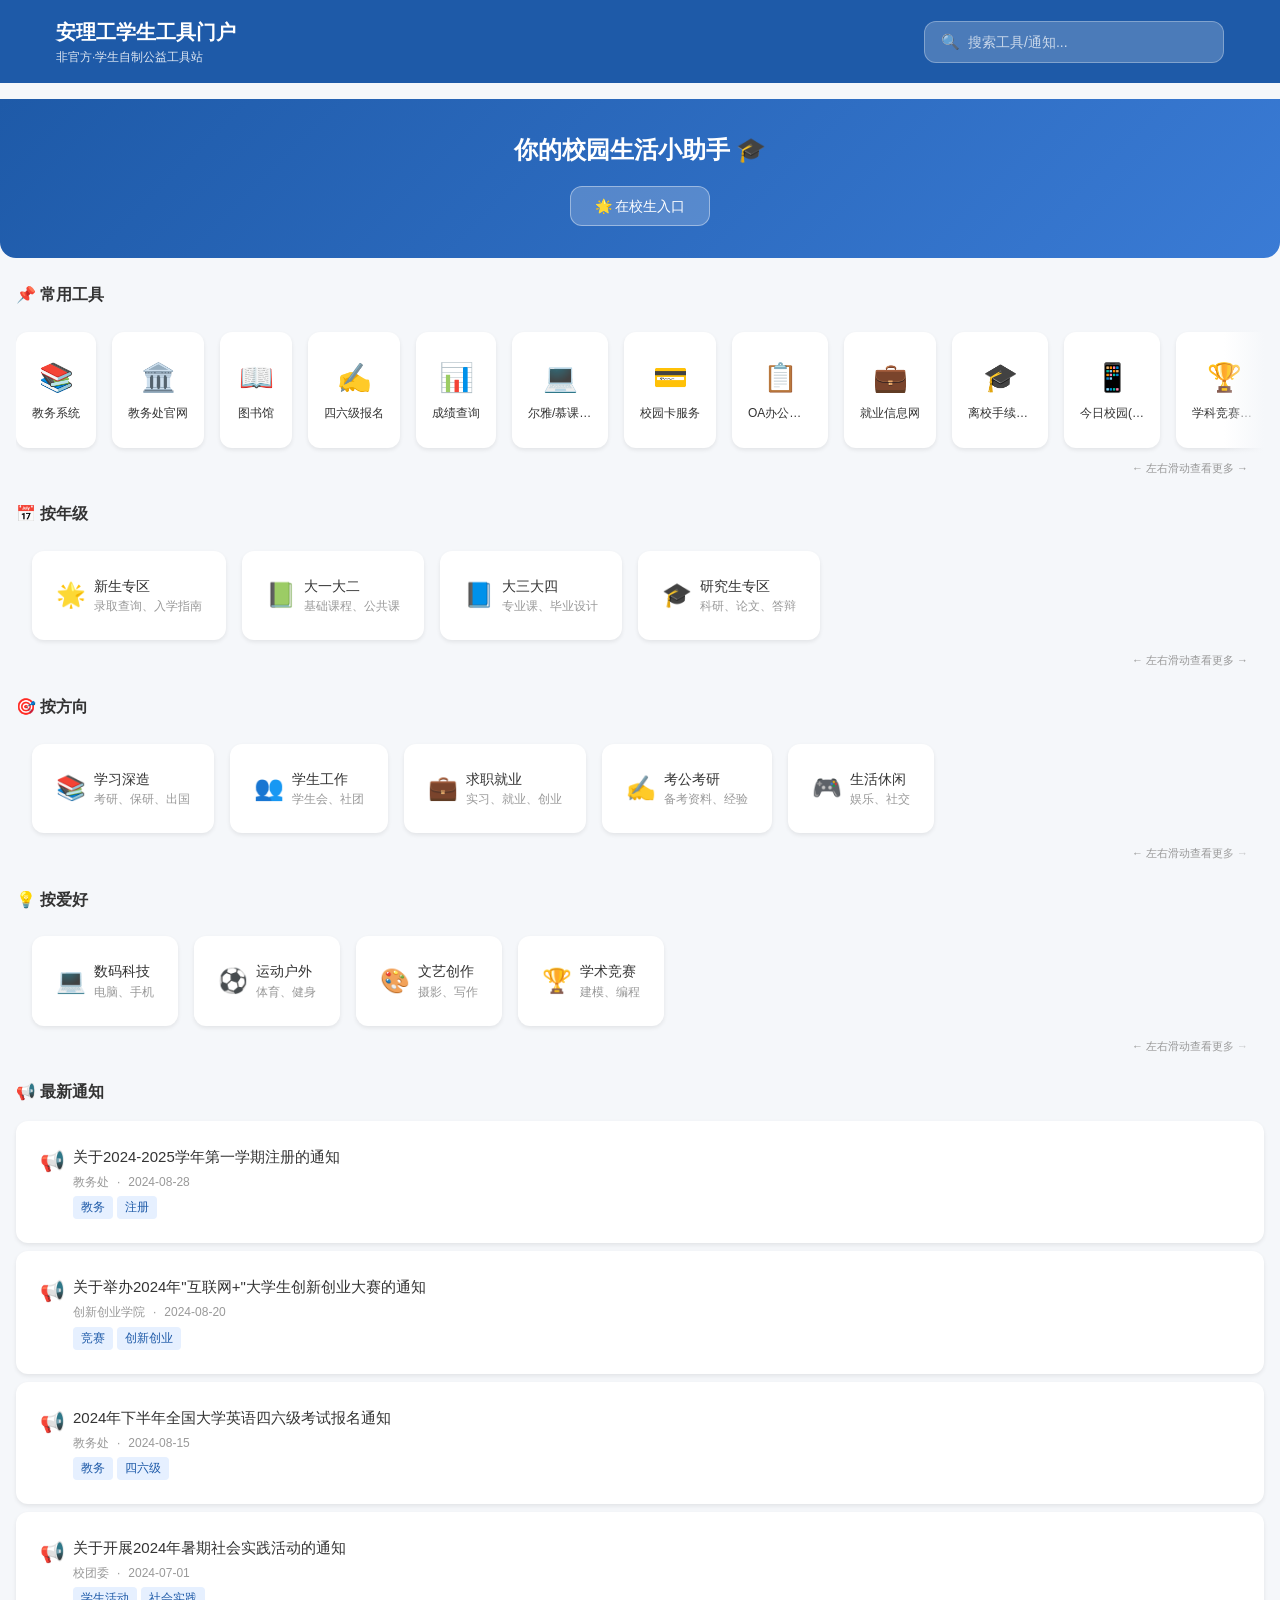
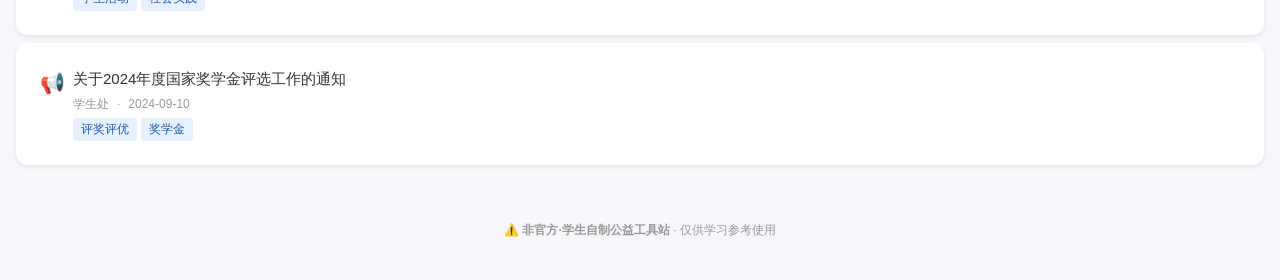
==== index.html @ b69cb555 "将文件移到仓库根目录" ====
<!DOCTYPE html>
<html lang="zh-CN">
<head>
    <!--
    ============================================
    安理工学生工具门户 - 主页面
    ============================================
    
    一个为安徽理工大学学生打造的实用工具导航网站
    - 纯HTML+CSS+JS，无框架依赖
    - 移动端优先响应式设计
    - 单页应用风格
    
    【修改指南】
    - 所有外部链接在 data.js 中管理
    - 样式在 style.css 中修改
    - 交互逻辑在 app.js 中修改
    -->
    <meta charset="UTF-8">
    <!-- 移动端适配：视口宽度=device-width，禁止用户缩放 -->
    <meta name="viewport" content="width=device-width, initial-scale=1.0, maximum-scale=1.0, user-scalable=no">
    <meta name="description" content="安理工学生工具门户 - 你的校园生活小助手，收录教务系统、图书馆、就业信息等实用工具">
    <meta name="theme-color" content="#1e5aa8">
    <title>安理工学生工具门户</title>
    
    <!-- 引入样式文件 -->
    <link rel="stylesheet" href="style.css">
</head>
<body>
    <!-- ============================================
         主容器
         ============================================ -->
    <div class="app-container">
        
        <!-- ============================================
             顶部导航栏
             ============================================ -->
        <header class="header">
            <div class="container header-content">
                <!-- 左侧：网站名称和免责声明 -->
                <div class="header-left">
                    <h1 class="header-title" id="headerTitle">安理工学生工具门户</h1>
                    <div class="header-disclaimer" id="headerDisclaimer">非官方·学生自制</div>
                </div>
                
                <!-- 右侧：全局搜索框 -->
                <div class="header-search">
                    <div class="search-box">
                        <span class="search-icon">🔍</span>
                        <input type="text" 
                               id="globalSearch" 
                               placeholder="搜索工具/通知..."
                               autocomplete="off">
                    </div>
                </div>
            </div>
        </header>

        <!-- ============================================
             页面1：首页
             ============================================ -->
        <main class="page active" id="homePage">
            
            <!-- Hero区域：标语和入口 -->
            <section class="hero">
                <h2 class="hero-slogan">你的校园生活小助手 🎓</h2>
                <div class="hero-entrance">
                    <a href="https://www.aust.edu.cn" 
                       target="_blank" 
                       rel="noopener noreferrer"
                       class="hero-btn">
                        🌟 在校生入口
                    </a>
                </div>
            </section>
            
            <!-- 快捷工具入口区 -->
            <section class="section">
                <h3 class="section-title">📌 常用工具</h3>
                <div class="quick-tools-wrapper">
                    <div class="quick-tools" id="quickTools">
                        <!-- 由JS动态渲染 -->
                        <div class="empty-state">
                            <span class="icon">⏳</span>
                            <p>加载中...</p>
                        </div>
                    </div>
                </div>
                <div class="scroll-hint">← 左右滑动查看更多 →</div>
            </section>
            
            <!-- 分类导航区：按年级 -->
            <section class="section">
                <h3 class="section-title">📅 按年级</h3>
                <div class="category-scroll-wrapper">
                    <div class="category-grid">
                    <div class="category-card">
                        <span class="icon">🌟</span>
                        <div class="info">
                            <div class="name">新生专区</div>
                            <div class="desc">录取查询、入学指南</div>
                        </div>
                    </div>
                    <div class="category-card">
                        <span class="icon">📗</span>
                        <div class="info">
                            <div class="name">大一大二</div>
                            <div class="desc">基础课程、公共课</div>
                        </div>
                    </div>
                    <div class="category-card">
                        <span class="icon">📘</span>
                        <div class="info">
                            <div class="name">大三大四</div>
                            <div class="desc">专业课、毕业设计</div>
                        </div>
                    </div>
                    <div class="category-card">
                        <span class="icon">🎓</span>
                        <div class="info">
                            <div class="name">研究生专区</div>
                            <div class="desc">科研、论文、答辩</div>
                        </div>
                    </div>
                    </div>
                </div>
                <div class="scroll-hint">← 左右滑动查看更多 →</div>
            </section>
            
            <!-- 分类导航区：按方向 -->
            <section class="section">
                <h3 class="section-title">🎯 按方向</h3>
                <div class="category-scroll-wrapper">
                    <div class="category-grid">
                    <div class="category-card">
                        <span class="icon">📚</span>
                        <div class="info">
                            <div class="name">学习深造</div>
                            <div class="desc">考研、保研、出国</div>
                        </div>
                    </div>
                    <div class="category-card">
                        <span class="icon">👥</span>
                        <div class="info">
                            <div class="name">学生工作</div>
                            <div class="desc">学生会、社团</div>
                        </div>
                    </div>
                    <div class="category-card">
                        <span class="icon">💼</span>
                        <div class="info">
                            <div class="name">求职就业</div>
                            <div class="desc">实习、就业、创业</div>
                        </div>
                    </div>
                    <div class="category-card">
                        <span class="icon">✍️</span>
                        <div class="info">
                            <div class="name">考公考研</div>
                            <div class="desc">备考资料、经验</div>
                        </div>
                    </div>
                    <div class="category-card">
                        <span class="icon">🎮</span>
                        <div class="info">
                            <div class="name">生活休闲</div>
                            <div class="desc">娱乐、社交</div>
                        </div>
                    </div>
                </div>
                <div class="scroll-hint">← 左右滑动查看更多 →</div>
            </section>
            
            <!-- 分类导航区：按爱好 -->
            <section class="section">
                <h3 class="section-title">💡 按爱好</h3>
                <div class="category-scroll-wrapper">
                    <div class="category-grid">
                    <div class="category-card">
                        <span class="icon">💻</span>
                        <div class="info">
                            <div class="name">数码科技</div>
                            <div class="desc">电脑、手机</div>
                        </div>
                    </div>
                    <div class="category-card">
                        <span class="icon">⚽</span>
                        <div class="info">
                            <div class="name">运动户外</div>
                            <div class="desc">体育、健身</div>
                        </div>
                    </div>
                    <div class="category-card">
                        <span class="icon">🎨</span>
                        <div class="info">
                            <div class="name">文艺创作</div>
                            <div class="desc">摄影、写作</div>
                        </div>
                    </div>
                    <div class="category-card">
                        <span class="icon">🏆</span>
                        <div class="info">
                            <div class="name">学术竞赛</div>
                            <div class="desc">建模、编程</div>
                        </div>
                    </div>
                </div>
                <div class="scroll-hint">← 左右滑动查看更多 →</div>
            </section>
            
            <!-- 通知公告区 -->
            <section class="section">
                <h3 class="section-title">📢 最新通知</h3>
                <div class="notice-list" id="homeNotices">
                    <!-- 由JS动态渲染 -->
                </div>
            </section>
            
        </main>

        <!-- ============================================
             页面2：工具集合页
             ============================================ -->
        <main class="page" id="toolsPage">
            
            <!-- 工具页Tab切换 -->
            <div class="tools-section">
                <div class="tabs">
                    <button class="tab-item tools-tab-item active" data-tab="official">
                        🏫 安理工专属工具
                    </button>
                    <button class="tab-item tools-tab-item" data-tab="general">
                        🛠️ 通用实用工具
                    </button>
                </div>
            </div>
            
            <!-- 官方工具区域 -->
            <div class="tools-section" id="officialTools">
                <!-- 由JS动态渲染 -->
            </div>
            
            <!-- 通用工具区域 -->
            <div class="tools-section" id="generalTools" style="display: none;">
                <!-- 由JS动态渲染 -->
            </div>
            
        </main>

        <!-- ============================================
             页面3：通知订阅页
             ============================================ -->
        <main class="page" id="noticePage">
            
            <!-- 通知筛选标签 -->
            <div class="notice-filter">
                <div class="tabs" id="noticeFilters">
                    <!-- 由JS动态渲染 -->
                </div>
            </div>
            
            <!-- 订阅提示卡片（MVP阶段仅展示UI） -->
            <div class="notice-subscribe">
                <h3>🔔 通知订阅提醒</h3>
                <p>订阅你关心的通知类型，第一时间获取更新（功能开发中）</p>
                <button class="btn" disabled>订阅设置（即将上线）</button>
            </div>
            
            <!-- 完整通知列表 -->
            <div class="notice-full-list" id="allNotices">
                <!-- 由JS动态渲染 -->
            </div>
            
        </main>

        <!-- ============================================
             页面4：关于页
             ============================================ -->
        <main class="page" id="aboutPage">
            
            <div class="about-section">
                
                <!-- 项目介绍卡片 -->
                <div class="about-intro">
                    <div class="logo">🛠️</div>
                    <h2>安理工学生工具门户</h2>
                    <p>一个由学生发起、为学生服务的工具导航网站</p>
                </div>
                
                <!-- 项目介绍 -->
                <div class="about-card">
                    <h3>📖 关于项目</h3>
                    <p>
                        安理工学生工具门户是一个非官方的公益项目，旨在整合校内外的实用资源，
                        为同学们的学习和生活提供便利。我们收录了教务系统、图书馆、就业信息等常用入口，
                        以及各类学习工具、AI工具和生活服务。
                    </p>
                    <p style="margin-top: 12px;">
                        💡 特色功能：<br>
                        • 常用工具快捷入口，一键直达<br>
                        • 通知公告聚合，不错过重要信息<br>
                        • 移动端优先，随时随地可用<br>
                        • 持续更新，欢迎反馈
                    </p>
                </div>
                
                <!-- 免责声明 -->
                <div class="about-card">
                    <h3>⚠️ 免责声明</h3>
                    <div class="disclaimer-box">
                        <h4>重要提示</h4>
                        <p>
                            1. 本网站为学生自发创建的公益项目，<strong>非学校官方平台</strong>。<br><br>
                            2. 所有工具链接均来自公开渠道，我们不对链接内容的准确性、完整性负责。<br><br>
                            3. 如需办理重要业务（成绩查询、选课、缴费等），请<strong>务必前往学校官方平台</strong>操作。<br><br>
                            4. 因使用本网站造成的任何损失，我们不承担任何责任。<br><br>
                            5. 如发现链接失效或内容错误，欢迎联系我们反馈。
                        </p>
                    </div>
                </div>
                
                <!-- 联系方式 -->
                <div class="about-card">
                    <h3>📬 联系我们</h3>
                    <p>有问题或建议？欢迎通过以下方式反馈：</p>
                    <ul style="margin-top: 12px;">
                        <li>📧 反馈邮箱：aust_tools@outlook.com（预计2024年10月启用）</li>
                        <li>💬 微信群：新生群内公告（待更新）</li>
                        <li>📝 问卷反馈：<a href="#" target="_blank">在线反馈表单</a></li>
                    </ul>
                    
                    <!-- 反馈表单（MVP阶段仅UI） -->
                    <form class="feedback-form" id="feedbackForm">
                        <h4 style="font-size: 14px; margin: 16px 0 12px;">📝 意见反馈</h4>
                        <input type="text" 
                               id="feedbackName" 
                               placeholder="你的昵称（选填）">
                        <input type="text" 
                               id="feedbackContact" 
                               placeholder="联系方式（选填）">
                        <textarea id="feedbackContent" 
                                  placeholder="请输入你的建议或问题..." 
                                  required></textarea>
                        <button type="submit" class="btn btn-primary" style="width: 100%;">
                            提交反馈
                        </button>
                    </form>
                </div>
                
                <!-- 技术说明 -->
                <div class="about-card">
                    <h3>🔧 技术说明</h3>
                    <p>
                        本网站采用纯前端技术栈构建：
                    </p>
                    <ul style="margin-top: 12px;">
                        <li>🌐 HTML5 + CSS3 + JavaScript（原生）</li>
                        <li>📱 移动端优先响应式设计</li>
                        <li>⚡ 无需后端，纯静态托管</li>
                        <li>🔒 不收集用户隐私数据</li>
                    </ul>
                    <p style="margin-top: 12px; color: #999; font-size: 12px;">
                        适合新手学习参考，欢迎fork和star！
                    </p>
                </div>
                
                <!-- 版本信息 -->
                <div class="version-info" id="versionInfo">
                    v1.0.0 · 最后更新: 2024-09-15
                </div>
                
            </div>
            
        </main>

        <!-- ============================================
             底部Tab导航栏
             ============================================ -->
        <nav class="tab-bar">
            <button class="tab-bar-item active" data-page="home">
                <span class="icon">🏠</span>
                <span>首页</span>
            </button>
            <button class="tab-bar-item" data-page="tools">
                <span class="icon">🛠️</span>
                <span>工具</span>
            </button>
            <button class="tab-bar-item" data-page="notice">
                <span class="icon">📢</span>
                <span>通知</span>
            </button>
            <button class="tab-bar-item" data-page="about">
                <span class="icon">ℹ️</span>
                <span>关于</span>
            </button>
        </nav>
        
        <!-- ============================================
             底部免责声明
             ============================================ -->
        <footer class="disclaimer-bar">
            ⚠️ <strong>非官方·学生自制公益工具站</strong> · 仅供学习参考使用
        </footer>
        
    </div>

    <!-- ============================================
         引入数据文件（必须在app.js之前）
         ============================================ -->
    <script src="data.js"></script>
    
    <!-- ============================================
         引入交互逻辑文件
         ============================================ -->
    <script src="app.js"></script>
    
</body>
</html>
---- style.css ----
/**
 * ============================================
 * 样式文件 - 安理工学生工具门户
 * ============================================
 * 
 * 文件结构：
 * 1. CSS变量定义 - 主题颜色、字体等
 * 2. 基础重置样式
 * 3. 通用组件样式
 * 4. 各页面区域样式
 * 5. 响应式媒体查询
 * 
 * 【修改指南】
 * - 主题颜色在 :root 中修改
 * - 组件样式搜索对应注释区域
 */

/* ============================================
   1. CSS变量定义 - 主题配置
   ============================================ */

:root {
    /* ---- 主色调（安理蓝+白色为主）---- */
    --primary-color: #1e5aa8;        /* 安理工蓝 - 主色 */
    --primary-light: #3a7bd5;       /* 浅蓝色 - 悬停状态 */
    --primary-dark: #15417a;        /* 深蓝色 - 按下状态 */
    
    /* ---- 功能色 ---- */
    --success-color: #52c41a;       /* 成功绿 */
    --warning-color: #faad14;       /* 警告黄 */
    --danger-color: #ff4d4f;        /* 危险红 */
    --info-color: #1890ff;          /* 信息蓝 */
    
    /* ---- 中性色 ---- */
    --bg-color: #f5f7fa;            /* 页面背景 */
    --card-bg: #ffffff;             /* 卡片背景 */
    --text-primary: #333333;        /* 主要文字 */
    --text-secondary: #666666;     /* 次要文字 */
    --text-muted: #999999;          /* 辅助文字 */
    --border-color: #e8e8e8;        /* 边框色 */
    
    /* ---- 间距系统 ---- */
    --spacing-xs: 4px;
    --spacing-sm: 8px;
    --spacing-md: 16px;
    --spacing-lg: 24px;
    --spacing-xl: 32px;
    
    /* ---- 圆角 ---- */
    --radius-sm: 4px;
    --radius-md: 8px;
    --radius-lg: 12px;
    --radius-xl: 16px;
    
    /* ---- 阴影 ---- */
    --shadow-sm: 0 2px 4px rgba(0,0,0,0.08);
    --shadow-md: 0 4px 12px rgba(0,0,0,0.1);
    --shadow-lg: 0 8px 24px rgba(0,0,0,0.12);
    
    /* ---- 页面最大宽度 ---- */
    --max-width: 1200px;
    
    /* ---- 底部导航高度（移动端） ---- */
    --tab-bar-height: 56px;
}

/* ============================================
   2. 基础重置样式
   ============================================ */

* {
    /* 盒模型计算方式：border-box更直观 */
    box-sizing: border-box;
    margin: 0;
    padding: 0;
}

html {
    /* 移动端：禁止文字缩放 */
    -webkit-text-size-adjust: 100%;
    text-size-adjust: 100%;
}

body {
    font-family: 
        /* 系统默认字体栈，优先使用无衬线字体 */
        -apple-system, 
        BlinkMacSystemFont, 
        'Segoe UI', 
        'PingFang SC', 
        'Hiragino Sans GB', 
        'Microsoft YaHei', 
        'Helvetica Neue', 
        Helvetica, 
        Arial, 
        sans-serif;
    font-size: 14px;              /* 基础字号 */
    line-height: 1.6;            /* 行高 */
    color: var(--text-primary);
    background-color: var(--bg-color);
    min-height: 100vh;           /* 最小高度100%视口 */
    overflow-x: hidden;          /* 禁止横向滚动 */
}

a {
    /* 链接默认样式 */
    color: var(--primary-color);
    text-decoration: none;
    transition: color 0.2s;
}

a:hover {
    /* 链接悬停 */
    color: var(--primary-light);
}

a:active {
    color: var(--primary-dark);
}

ul, ol {
    list-style: none;            /* 去掉列表默认样式 */
}

img {
    max-width: 100%;             /* 图片最大宽度不超过容器 */
    height: auto;                /* 高度自适应 */
    display: block;
}

button {
    /* 按钮重置 */
    border: none;
    background: none;
    cursor: pointer;
    font-family: inherit;
    font-size: inherit;
}

input, textarea {
    font-family: inherit;
    font-size: inherit;
}

/* ============================================
   3. 通用组件样式
   ============================================ */

/* ---- 容器 ---- */
.container {
    width: 100%;
    max-width: var(--max-width);
    margin: 0 auto;
    padding: 0 var(--spacing-md);
}

/* ---- 卡片组件 ---- */
.card {
    background: var(--card-bg);
    border-radius: var(--radius-lg);
    box-shadow: var(--shadow-sm);
    padding: var(--spacing-md);
    transition: box-shadow 0.2s, transform 0.2s;
}

.card:hover {
    box-shadow: var(--shadow-md);
    transform: translateY(-2px);  /* 悬停时轻微上浮 */
}

/* ---- 按钮组件 ---- */
.btn {
    display: inline-flex;
    align-items: center;
    justify-content: center;
    gap: var(--spacing-xs);
    padding: var(--spacing-sm) var(--spacing-md);
    border-radius: var(--radius-md);
    font-size: 14px;
    font-weight: 500;
    transition: all 0.2s;
    cursor: pointer;
}

.btn-primary {
    background: var(--primary-color);
    color: #fff;
}

.btn-primary:hover {
    background: var(--primary-light);
}

.btn-primary:active {
    background: var(--primary-dark);
}

.btn-outline {
    border: 1px solid var(--primary-color);
    color: var(--primary-color);
    background: transparent;
}

.btn-outline:hover {
    background: var(--primary-color);
    color: #fff;
}

/* ---- 标签组件 ---- */
.tag {
    display: inline-block;
    padding: 2px 8px;
    border-radius: var(--radius-sm);
    font-size: 12px;
    background: #e6f0ff;
    color: var(--primary-color);
}

.tag-warning {
    background: #fff7e6;
    color: #fa8c16;
}

.tag-success {
    background: #f6ffed;
    color: #52c41a;
}

.tag-info {
    background: #e6f7ff;
    color: #1890ff;
}

/* ---- 搜索框 ---- */
.search-box {
    display: flex;
    align-items: center;
    background: var(--card-bg);
    border: 1px solid var(--border-color);
    border-radius: var(--radius-lg);
    padding: var(--spacing-sm) var(--spacing-md);
    gap: var(--spacing-sm);
}

.search-box input {
    flex: 1;
    border: none;
    outline: none;
    background: transparent;
    font-size: 14px;
}

.search-box input::placeholder {
    color: var(--text-muted);
}

.search-box .search-icon {
    color: var(--text-muted);
}

/* ---- Tab栏组件 ---- */
.tabs {
    display: flex;
    gap: var(--spacing-sm);
    padding: var(--spacing-sm);
    background: var(--bg-color);
    border-radius: var(--radius-lg);
    overflow-x: auto;            /* 横向滚动 */
    -webkit-overflow-scrolling: touch;
}

.tabs::-webkit-scrollbar {
    display: none;               /* 隐藏滚动条 */
}

.tab-item {
    flex-shrink: 0;              /* 禁止压缩 */
    padding: var(--spacing-sm) var(--spacing-md);
    border-radius: var(--radius-md);
    font-size: 14px;
    color: var(--text-secondary);
    background: transparent;
    transition: all 0.2s;
    white-space: nowrap;         /* 不换行 */
}

.tab-item.active {
    background: var(--primary-color);
    color: #fff;
    font-weight: 500;
}

/* ============================================
   4. 页面布局结构
   ============================================ */

/* ---- 主容器 ---- */
.app-container {
    padding-bottom: calc(var(--tab-bar-height) + var(--spacing-md));
    min-height: 100vh;
}

/* ---- 顶部导航栏 ---- */
.header {
    position: sticky;
    top: 0;
    z-index: 100;
    background: var(--primary-color);
    color: #fff;
    padding: var(--spacing-md);
}

.header-content {
    display: flex;
    align-items: center;
    justify-content: space-between;
    gap: var(--spacing-md);
}

.header-title {
    font-size: 18px;
    font-weight: 600;
    white-space: nowrap;
}

.header-disclaimer {
    font-size: 11px;
    opacity: 0.85;
    white-space: nowrap;
}

.header-search {
    flex: 1;
    max-width: 300px;
}

.header-search .search-box {
    background: rgba(255,255,255,0.2);
    border-color: rgba(255,255,255,0.3);
}

.header-search input {
    color: #fff;
}

.header-search input::placeholder {
    color: rgba(255,255,255,0.7);
}

.header-search .search-icon {
    color: rgba(255,255,255,0.7);
}

/* ---- 页面内容区域 ---- */
.page {
    display: none;               /* 默认隐藏 */
    padding: var(--spacing-md) 0;
}

.page.active {
    display: block;             /* 当前页面显示 */
}

/* ---- 底部Tab导航栏 ---- */
.tab-bar {
    position: fixed;
    bottom: 0;
    left: 0;
    right: 0;
    height: var(--tab-bar-height);
    background: var(--card-bg);
    box-shadow: 0 -2px 10px rgba(0,0,0,0.1);
    display: flex;
    justify-content: space-around;
    align-items: center;
    z-index: 100;
}

.tab-bar-item {
    display: flex;
    flex-direction: column;
    align-items: center;
    gap: 2px;
    padding: var(--spacing-xs);
    color: var(--text-muted);
    font-size: 11px;
    transition: color 0.2s;
}

.tab-bar-item .icon {
    font-size: 20px;
}

.tab-bar-item.active {
    color: var(--primary-color);
}

.tab-bar-item.active .icon {
    transform: scale(1.1);
}

/* ---- 底部免责声明（固定在页面最底部） ---- */
.disclaimer-bar {
    text-align: center;
    padding: var(--spacing-md);
    font-size: 12px;
    color: var(--text-muted);
    background: var(--bg-color);
}

/* ============================================
   5. 首页样式
   ============================================ */

/* ---- Hero区域 ---- */
.hero {
    background: linear-gradient(135deg, var(--primary-color) 0%, var(--primary-light) 100%);
    color: #fff;
    padding: var(--spacing-xl) var(--spacing-md);
    text-align: center;
    border-radius: 0 0 var(--radius-xl) var(--radius-xl);
    margin-bottom: var(--spacing-lg);
}

.hero-slogan {
    font-size: 20px;
    font-weight: 600;
    margin-bottom: var(--spacing-md);
}

.hero-entrance {
    display: flex;
    justify-content: center;
    gap: var(--spacing-md);
    flex-wrap: wrap;
}

.hero-btn {
    display: inline-flex;
    align-items: center;
    gap: var(--spacing-xs);
    padding: var(--spacing-sm) var(--spacing-lg);
    background: rgba(255,255,255,0.2);
    border: 1px solid rgba(255,255,255,0.4);
    border-radius: var(--radius-lg);
    color: #fff;
    font-size: 14px;
    transition: all 0.2s;
}

.hero-btn:hover {
    background: rgba(255,255,255,0.3);
}

/* ---- 分类导航区 ---- */
.section {
    padding: 0 var(--spacing-md);
    margin-bottom: var(--spacing-lg);
}

.section-title {
    font-size: 16px;
    font-weight: 600;
    margin-bottom: var(--spacing-md);
    display: flex;
    align-items: center;
    gap: var(--spacing-sm);
}

.category-grid {
    display: flex;
    overflow-x: auto;
    gap: var(--spacing-md);
    padding: var(--spacing-sm) var(--spacing-md);
    scroll-snap-type: x mandatory;
    -webkit-overflow-scrolling: touch;
    /* 隐藏滚动条但保留滑动功能 */
    scrollbar-width: none;          /* Firefox */
    -ms-overflow-style: none;       /* IE */
}

/* Chrome/Safari 隐藏滚动条 */
.category-grid::-webkit-scrollbar {
    display: none;
}

.category-card {
    display: flex;
    align-items: center;
    gap: var(--spacing-sm);
    min-width: 140px;
    flex-shrink: 0;
    padding: var(--spacing-md);
    background: var(--card-bg);
    border-radius: var(--radius-lg);
    box-shadow: var(--shadow-sm);
    transition: all 0.2s;
    scroll-snap-align: start;
    text-decoration: none;
}

.category-card:hover {
    box-shadow: var(--shadow-md);
    transform: translateY(-2px);
}

.category-card .icon {
    font-size: 24px;
    flex-shrink: 0;
}

.category-card .info {
    flex: 1;
    min-width: 0;
}

.category-card .name {
    font-size: 14px;
    font-weight: 500;
    color: var(--text-primary);
}

.category-card .desc {
    font-size: 12px;
    color: var(--text-muted);
    white-space: nowrap;
    overflow: hidden;
    text-overflow: ellipsis;
}

/* ---- 通知公告区 ---- */

/* 滑动区域容器 - 带右侧渐变提示 */
.section {
    position: relative;
}

/* 滑动提示渐变遮罩 */
.quick-tools-wrapper,
.category-scroll-wrapper {
    position: relative;
}

.quick-tools-wrapper::after,
.category-scroll-wrapper::after {
    content: '';
    position: absolute;
    right: 0;
    top: 0;
    bottom: 0;
    width: 40px;
    background: linear-gradient(to right, transparent, var(--bg-color));
    pointer-events: none;
    z-index: 1;
}

/* 滑动提示文字 */
.scroll-hint {
    font-size: 11px;
    color: var(--text-muted);
    text-align: right;
    padding: 0 var(--spacing-md);
    margin-top: 4px;
}
.notice-list {
    display: flex;
    flex-direction: column;
    gap: var(--spacing-sm);
}

.notice-card {
    display: flex;
    gap: var(--spacing-sm);
    padding: var(--spacing-md);
    background: var(--card-bg);
    border-radius: var(--radius-lg);
    box-shadow: var(--shadow-sm);
}

.notice-card .notice-icon {
    font-size: 20px;
    flex-shrink: 0;
}

.notice-card .notice-content {
    flex: 1;
    min-width: 0;
}

.notice-card .notice-title {
    font-size: 14px;
    font-weight: 500;
    color: var(--text-primary);
    margin-bottom: var(--spacing-xs);
    /* 单行显示，超出省略 */
    white-space: nowrap;
    overflow: hidden;
    text-overflow: ellipsis;
}

.notice-card .notice-meta {
    display: flex;
    align-items: center;
    gap: var(--spacing-sm);
    font-size: 12px;
    color: var(--text-muted);
}

.notice-card .notice-tags {
    display: flex;
    gap: var(--spacing-xs);
    margin-top: var(--spacing-xs);
}

/* ---- 快捷工具入口 ---- */
.quick-tools {
    display: flex;
    overflow-x: auto;
    gap: var(--spacing-md);
    padding: var(--spacing-sm) var(--spacing-md);
    scroll-snap-type: x mandatory;
    -webkit-overflow-scrolling: touch;
    /* 隐藏滚动条但保留滑动功能 */
    scrollbar-width: none;          /* Firefox */
    -ms-overflow-style: none;       /* IE */
}

/* Chrome/Safari 隐藏滚动条 */
.quick-tools::-webkit-scrollbar {
    display: none;
}

.quick-tool-item {
    display: flex;
    flex-direction: column;
    align-items: center;
    gap: var(--spacing-xs);
    min-width: 72px;
    flex-shrink: 0;
    padding: var(--spacing-md) var(--spacing-sm);
    background: var(--card-bg);
    border-radius: var(--radius-lg);
    box-shadow: var(--shadow-sm);
    transition: all 0.2s;
    scroll-snap-align: start;
    text-decoration: none;
}

.quick-tool-item:hover {
    box-shadow: var(--shadow-md);
    transform: translateY(-2px);
}

.quick-tool-item .icon {
    font-size: 28px;
}

.quick-tool-item .name {
    font-size: 12px;
    color: var(--text-primary);
    text-align: center;
    white-space: nowrap;
    overflow: hidden;
    text-overflow: ellipsis;
    max-width: 64px;
}

/* ============================================
   6. 工具集合页样式
   ============================================ */

.tools-section {
    padding: var(--spacing-md);
}

.tools-category {
    margin-bottom: var(--spacing-lg);
}

.tools-category-title {
    font-size: 15px;
    font-weight: 600;
    margin-bottom: var(--spacing-md);
    padding-left: var(--spacing-sm);
    border-left: 3px solid var(--primary-color);
}

.tools-grid {
    display: grid;
    grid-template-columns: repeat(2, 1fr);
    gap: var(--spacing-sm);
}

.tool-card {
    display: flex;
    align-items: flex-start;
    gap: var(--spacing-sm);
    padding: var(--spacing-md);
    background: var(--card-bg);
    border-radius: var(--radius-lg);
    box-shadow: var(--shadow-sm);
    transition: all 0.2s;
}

.tool-card:hover {
    box-shadow: var(--shadow-md);
    transform: translateY(-2px);
}

.tool-card .icon {
    font-size: 24px;
    flex-shrink: 0;
}

.tool-card .info {
    flex: 1;
    min-width: 0;
}

.tool-card .name {
    font-size: 14px;
    font-weight: 500;
    color: var(--text-primary);
    margin-bottom: 2px;
}

.tool-card .desc {
    font-size: 12px;
    color: var(--text-muted);
}

.tool-card .category-tag {
    font-size: 10px;
    color: var(--primary-color);
    background: rgba(30, 90, 168, 0.1);
    padding: 2px 6px;
    border-radius: var(--radius-sm);
    margin-top: var(--spacing-xs);
    display: inline-block;
}

/* ============================================
   7. 通知订阅页样式
   ============================================ */

.notice-filter {
    padding: 0 var(--spacing-md);
    margin-bottom: var(--spacing-md);
}

.notice-filter .tabs {
    flex-wrap: wrap;
}

.notice-subscribe {
    padding: var(--spacing-md);
    margin: 0 var(--spacing-md) var(--spacing-md);
    background: linear-gradient(135deg, #667eea 0%, #764ba2 100%);
    border-radius: var(--radius-lg);
    color: #fff;
}

.notice-subscribe h3 {
    font-size: 15px;
    margin-bottom: var(--spacing-sm);
}

.notice-subscribe p {
    font-size: 13px;
    opacity: 0.9;
    margin-bottom: var(--spacing-md);
}

.notice-subscribe .btn {
    background: #fff;
    color: #667eea;
}

.notice-full-list {
    padding: 0 var(--spacing-md);
}

.notice-full-list .notice-card {
    margin-bottom: var(--spacing-sm);
}

/* ============================================
   8. 关于页样式
   ============================================ */

.about-section {
    padding: var(--spacing-md);
}

.about-intro {
    background: var(--card-bg);
    border-radius: var(--radius-lg);
    padding: var(--spacing-lg);
    margin-bottom: var(--spacing-md);
    text-align: center;
}

.about-intro .logo {
    font-size: 48px;
    margin-bottom: var(--spacing-md);
}

.about-intro h2 {
    font-size: 18px;
    margin-bottom: var(--spacing-sm);
}

.about-intro p {
    font-size: 14px;
    color: var(--text-secondary);
}

.about-card {
    background: var(--card-bg);
    border-radius: var(--radius-lg);
    padding: var(--spacing-lg);
    margin-bottom: var(--spacing-md);
}

.about-card h3 {
    font-size: 15px;
    margin-bottom: var(--spacing-md);
    display: flex;
    align-items: center;
    gap: var(--spacing-sm);
}

.about-card p {
    font-size: 14px;
    color: var(--text-secondary);
    line-height: 1.8;
}

.about-card ul {
    list-style: disc;
    padding-left: var(--spacing-lg);
}

.about-card li {
    font-size: 14px;
    color: var(--text-secondary);
    margin-bottom: var(--spacing-sm);
}

.disclaimer-box {
    background: #fffbe6;
    border: 1px solid #ffe58f;
    border-radius: var(--radius-lg);
    padding: var(--spacing-md);
}

.disclaimer-box h4 {
    font-size: 14px;
    color: #d48806;
    margin-bottom: var(--spacing-sm);
}

.disclaimer-box p {
    font-size: 13px;
    color: #8c6d1f;
}

.feedback-form {
    margin-top: var(--spacing-md);
}

.feedback-form input,
.feedback-form textarea {
    width: 100%;
    padding: var(--spacing-sm) var(--spacing-md);
    border: 1px solid var(--border-color);
    border-radius: var(--radius-md);
    margin-bottom: var(--spacing-sm);
    font-size: 14px;
}

.feedback-form textarea {
    min-height: 100px;
    resize: vertical;
}

.version-info {
    text-align: center;
    font-size: 12px;
    color: var(--text-muted);
    margin-top: var(--spacing-lg);
    padding-bottom: var(--spacing-lg);
}

/* ============================================
   9. 空状态和无结果样式
   ============================================ */

.empty-state {
    text-align: center;
    padding: var(--spacing-xl);
    color: var(--text-muted);
}

.empty-state .icon {
    font-size: 48px;
    margin-bottom: var(--spacing-md);
}

.empty-state p {
    font-size: 14px;
}

/* ============================================
   10. 响应式媒体查询
   ============================================ */

/* ---- 平板及以上设备（宽度 >= 768px）---- */
@media (min-width: 768px) {
    /* 调整基础字号 */
    body {
        font-size: 15px;
    }
    
    /* 顶部导航优化 */
    .header {
        padding: var(--spacing-md) var(--spacing-lg);
    }
    
    .header-title {
        font-size: 20px;
    }
    
    .header-disclaimer {
        font-size: 12px;
    }
    
    /* Hero区域优化 */
    .hero {
        padding: var(--spacing-xl) var(--spacing-lg);
    }
    
    .hero-slogan {
        font-size: 24px;
    }
    
    /* 分类网格：滑动样式不需要改grid */
    
    /* 快捷工具平板端：滑动样式不需要改grid */
    
    /* 工具网格扩大 */
    .tools-grid {
        grid-template-columns: repeat(3, 1fr);
    }
    
    /* 通知卡片布局优化 */
    .notice-card {
        padding: var(--spacing-lg);
    }
    
    .notice-card .notice-title {
        font-size: 15px;
    }
}

/* ---- 大屏幕设备（宽度 >= 1024px）---- */
@media (min-width: 1024px) {
    /* 顶部搜索框显示 */
    .header-search {
        display: block;
    }
    
    /* 分类网格大屏：滑动样式不需要改grid */
    
    .category-card {
        padding: var(--spacing-lg);
    }
    
    /* 工具网格大屏优化 */
    .tools-grid {
        grid-template-columns: repeat(4, 1fr);
    }
    
    /* 快捷工具大屏端：滑动样式不需要改grid */
    
    .quick-tool-item {
        padding: var(--spacing-lg) var(--spacing-md);
    }
    
    /* 底部Tab栏隐藏，改用侧边导航 */
    .tab-bar {
        display: none;
    }
    
    /* 调整页面底部padding */
    .app-container {
        padding-bottom: var(--spacing-lg);
    }
}

/* ---- 小屏幕手机（宽度 < 360px）---- */
@media (max-width: 359px) {
    /* 缩小间距 */
    :root {
        --spacing-md: 12px;
        --spacing-lg: 16px;
    }
    
    /* 快捷工具更紧凑：滑动样式不需要改grid */
    
    /* 工具网格单列 */
    .tools-grid {
        grid-template-columns: 1fr;
    }
}

/* ============================================
   11. 动画效果
   ============================================ */

/* 页面切换动画 */
@keyframes fadeIn {
    from {
        opacity: 0;
        transform: translateY(10px);
    }
    to {
        opacity: 1;
        transform: translateY(0);
    }
}

.page.active {
    animation: fadeIn 0.3s ease-out;
}

/* 卡片点击涟漪效果（可选） */
@keyframes ripple {
    0% {
        transform: scale(0);
        opacity: 0.5;
    }
    100% {
        transform: scale(4);
        opacity: 0;
    }
}
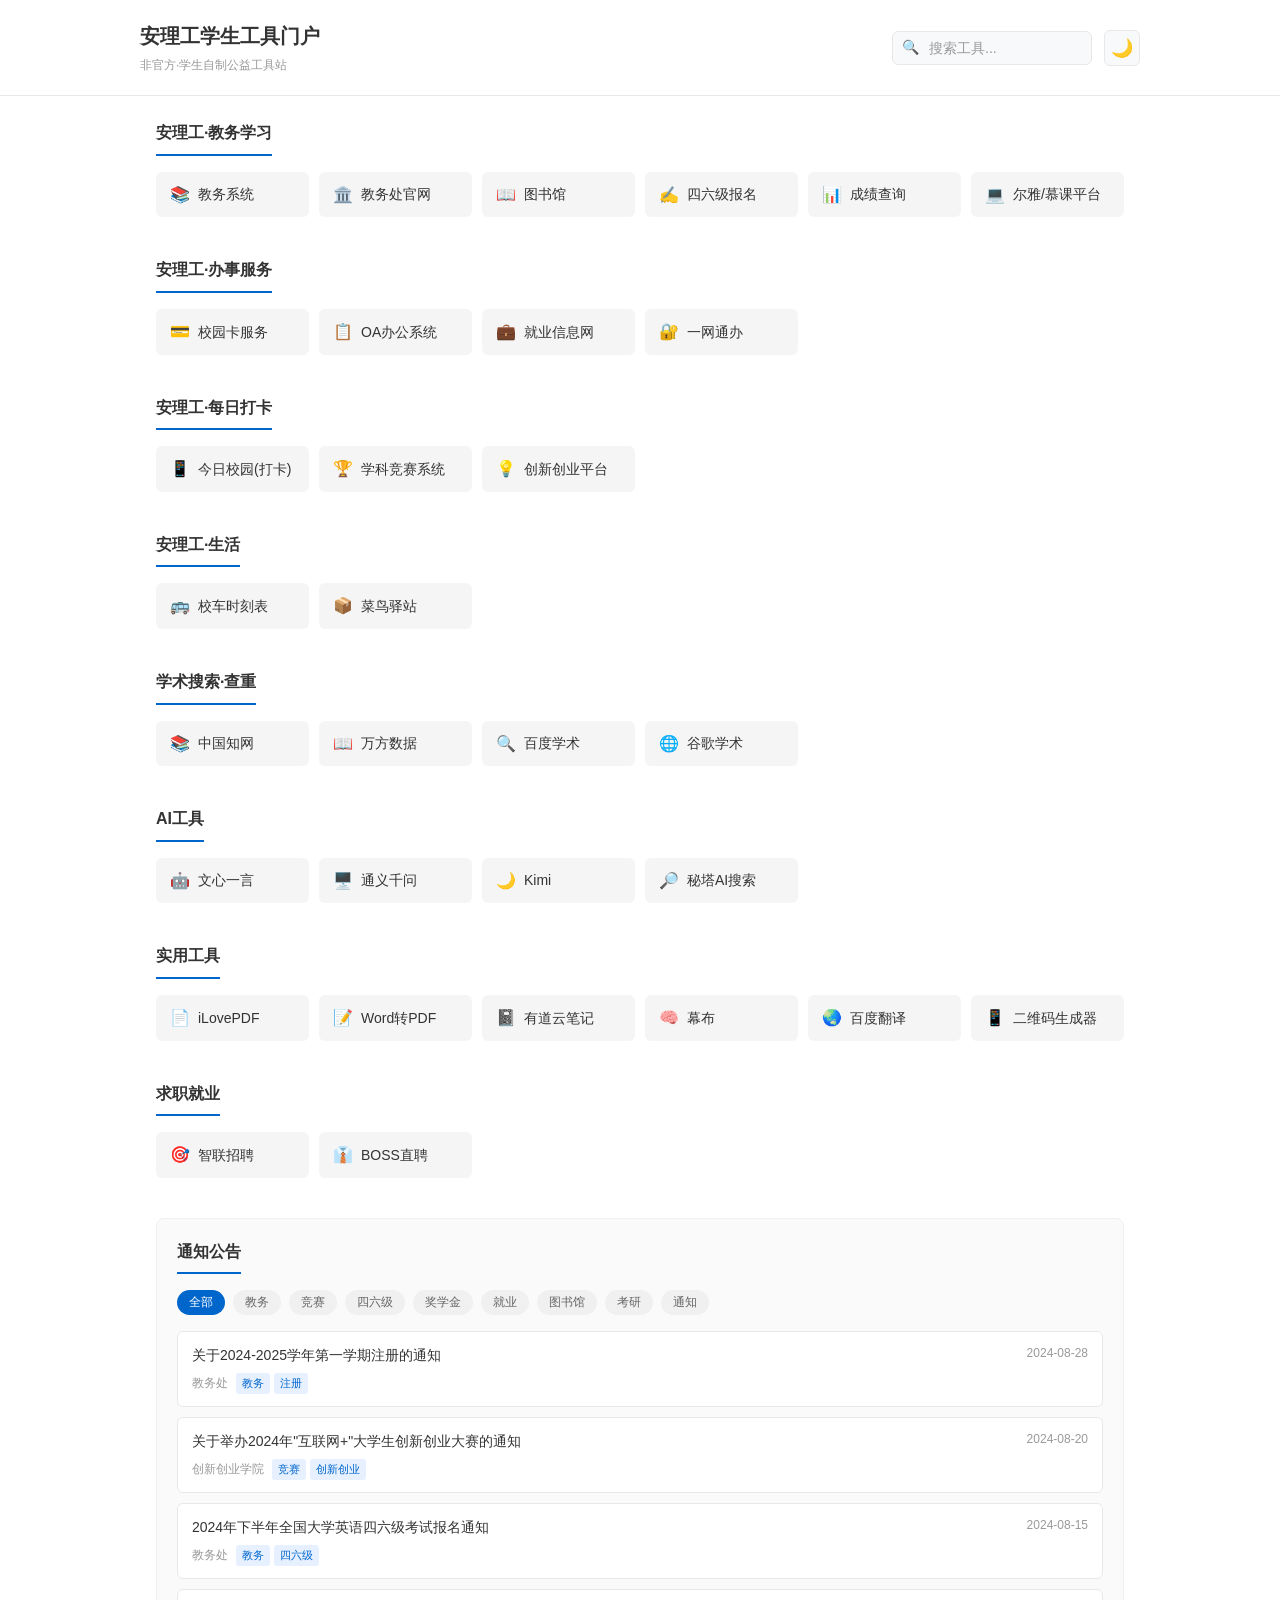
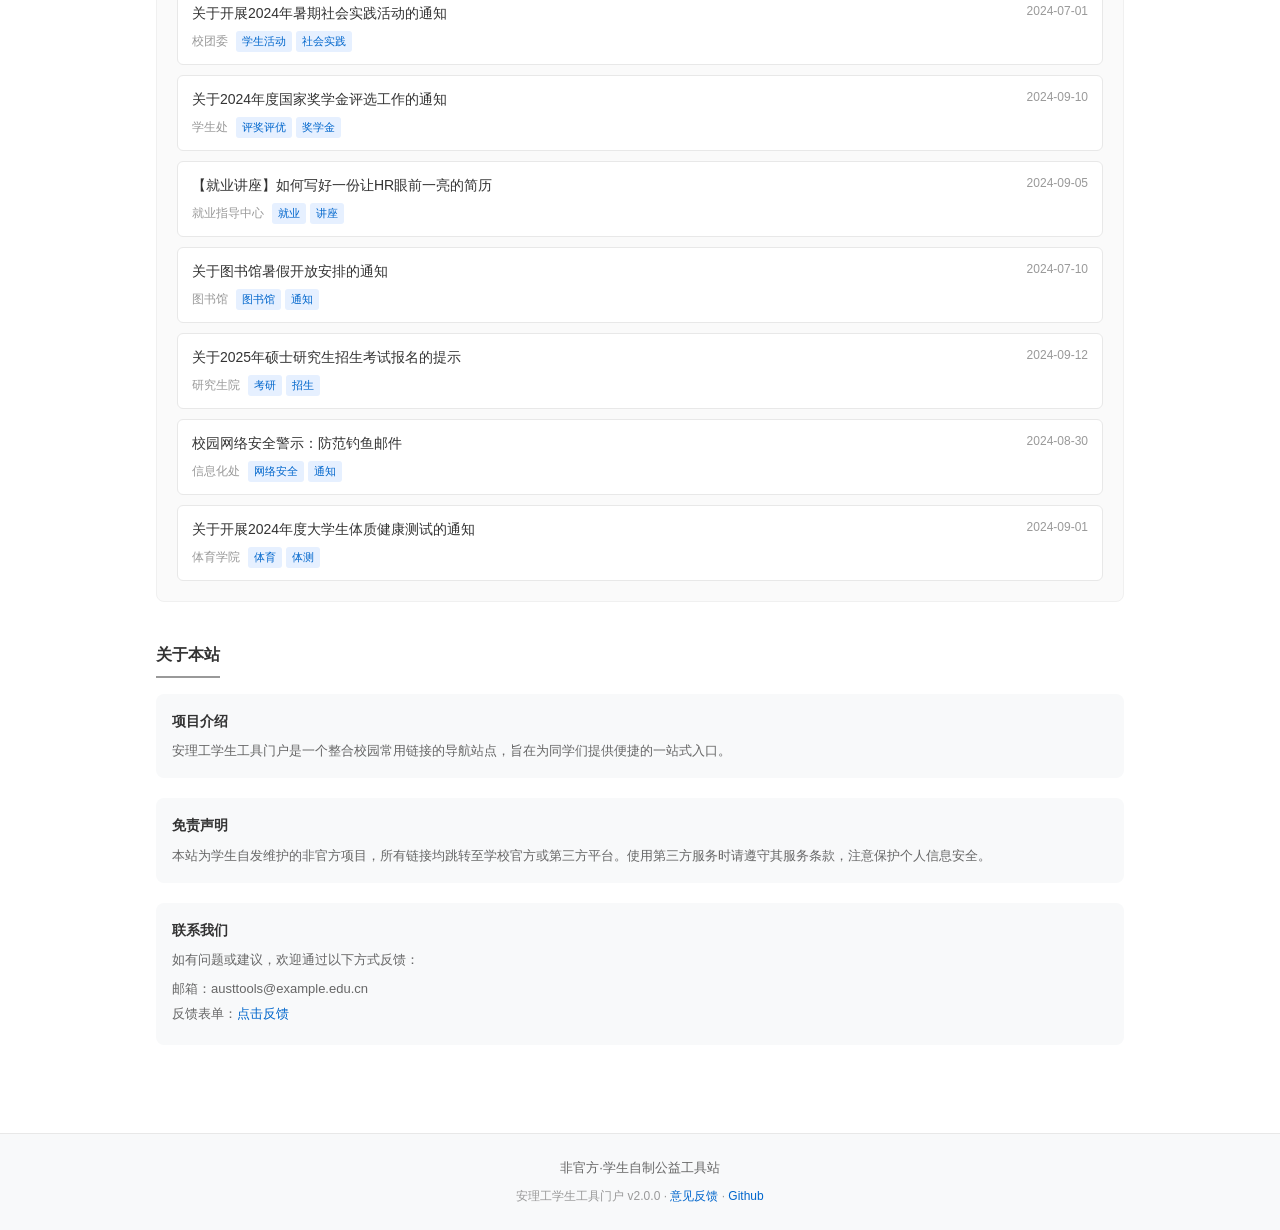
==== commit f95ce8ec: "重构：极简导航页风格" ====
--- a/index.html
+++ b/index.html
@@ -1,418 +1,89 @@
 <!DOCTYPE html>
 <html lang="zh-CN">
 <head>
-    <!--
-    ============================================
-    安理工学生工具门户 - 主页面
-    ============================================
-    
-    一个为安徽理工大学学生打造的实用工具导航网站
-    - 纯HTML+CSS+JS，无框架依赖
-    - 移动端优先响应式设计
-    - 单页应用风格
-    
-    【修改指南】
-    - 所有外部链接在 data.js 中管理
-    - 样式在 style.css 中修改
-    - 交互逻辑在 app.js 中修改
-    -->
     <meta charset="UTF-8">
-    <!-- 移动端适配：视口宽度=device-width，禁止用户缩放 -->
-    <meta name="viewport" content="width=device-width, initial-scale=1.0, maximum-scale=1.0, user-scalable=no">
-    <meta name="description" content="安理工学生工具门户 - 你的校园生活小助手，收录教务系统、图书馆、就业信息等实用工具">
-    <meta name="theme-color" content="#1e5aa8">
+    <meta name="viewport" content="width=device-width, initial-scale=1.0">
     <title>安理工学生工具门户</title>
-    
-    <!-- 引入样式文件 -->
     <link rel="stylesheet" href="style.css">
 </head>
 <body>
-    <!-- ============================================
-         主容器
-         ============================================ -->
-    <div class="app-container">
-        
-        <!-- ============================================
-             顶部导航栏
-             ============================================ -->
-        <header class="header">
-            <div class="container header-content">
-                <!-- 左侧：网站名称和免责声明 -->
-                <div class="header-left">
-                    <h1 class="header-title" id="headerTitle">安理工学生工具门户</h1>
-                    <div class="header-disclaimer" id="headerDisclaimer">非官方·学生自制</div>
+    <!-- 顶部区域 -->
+    <header class="header">
+        <div class="header-content">
+            <!-- 网站名称 -->
+            <div class="site-title">
+                <h1>安理工学生工具门户</h1>
+                <p class="disclaimer" id="disclaimer">非官方·学生自制公益工具站</p>
+            </div>
+
+            <!-- 搜索框和深色模式切换 -->
+            <div class="header-controls">
+                <div class="search-box">
+                    <input type="text" id="searchInput" placeholder="搜索工具..." autocomplete="off">
+                    <span class="search-icon">🔍</span>
                 </div>
-                
-                <!-- 右侧：全局搜索框 -->
-                <div class="header-search">
-                    <div class="search-box">
-                        <span class="search-icon">🔍</span>
-                        <input type="text" 
-                               id="globalSearch" 
-                               placeholder="搜索工具/通知..."
-                               autocomplete="off">
-                    </div>
+                <button class="theme-toggle" id="themeToggle" aria-label="切换深色模式">
+                    <span class="theme-icon">🌙</span>
+                </button>
+            </div>
+        </div>
+    </header>
+
+    <!-- 主内容区域 -->
+    <main class="main-content" id="mainContent">
+        <!-- 工具链接区块将通过JS动态生成 -->
+        <div id="toolsContainer"></div>
+
+        <!-- 通知公告区块 -->
+        <section class="section notices-section" id="noticesSection">
+            <h2 class="section-title">通知公告</h2>
+
+            <!-- 标签筛选 -->
+            <div class="filter-tags" id="filterTags">
+                <!-- 标签将通过JS动态生成 -->
+            </div>
+
+            <!-- 通知列表 -->
+            <div class="notices-list" id="noticesList">
+                <!-- 通知将通过JS动态生成 -->
+            </div>
+        </section>
+
+        <!-- 关于本站 -->
+        <section class="section about-section" id="aboutSection">
+            <h2 class="section-title">关于本站</h2>
+            <div class="about-content">
+                <div class="about-item">
+                    <h3>项目介绍</h3>
+                    <p>安理工学生工具门户是一个整合校园常用链接的导航站点，旨在为同学们提供便捷的一站式入口。</p>
+                </div>
+                <div class="about-item">
+                    <h3>免责声明</h3>
+                    <p>本站为学生自发维护的非官方项目，所有链接均跳转至学校官方或第三方平台。使用第三方服务时请遵守其服务条款，注意保护个人信息安全。</p>
+                </div>
+                <div class="about-item">
+                    <h3>联系我们</h3>
+                    <p>如有问题或建议，欢迎通过以下方式反馈：</p>
+                    <ul class="contact-list">
+                        <li>邮箱：austtools@example.edu.cn</li>
+                        <li>反馈表单：<a href="#" target="_blank">点击反馈</a></li>
+                    </ul>
                 </div>
             </div>
-        </header>
+        </section>
+    </main>
 
-        <!-- ============================================
-             页面1：首页
-             ============================================ -->
-        <main class="page active" id="homePage">
-            
-            <!-- Hero区域：标语和入口 -->
-            <section class="hero">
-                <h2 class="hero-slogan">你的校园生活小助手 🎓</h2>
-                <div class="hero-entrance">
-                    <a href="https://www.aust.edu.cn" 
-                       target="_blank" 
-                       rel="noopener noreferrer"
-                       class="hero-btn">
-                        🌟 在校生入口
-                    </a>
-                </div>
-            </section>
-            
-            <!-- 快捷工具入口区 -->
-            <section class="section">
-                <h3 class="section-title">📌 常用工具</h3>
-                <div class="quick-tools-wrapper">
-                    <div class="quick-tools" id="quickTools">
-                        <!-- 由JS动态渲染 -->
-                        <div class="empty-state">
-                            <span class="icon">⏳</span>
-                            <p>加载中...</p>
-                        </div>
-                    </div>
-                </div>
-                <div class="scroll-hint">← 左右滑动查看更多 →</div>
-            </section>
-            
-            <!-- 分类导航区：按年级 -->
-            <section class="section">
-                <h3 class="section-title">📅 按年级</h3>
-                <div class="category-scroll-wrapper">
-                    <div class="category-grid">
-                    <div class="category-card">
-                        <span class="icon">🌟</span>
-                        <div class="info">
-                            <div class="name">新生专区</div>
-                            <div class="desc">录取查询、入学指南</div>
-                        </div>
-                    </div>
-                    <div class="category-card">
-                        <span class="icon">📗</span>
-                        <div class="info">
-                            <div class="name">大一大二</div>
-                            <div class="desc">基础课程、公共课</div>
-                        </div>
-                    </div>
-                    <div class="category-card">
-                        <span class="icon">📘</span>
-                        <div class="info">
-                            <div class="name">大三大四</div>
-                            <div class="desc">专业课、毕业设计</div>
-                        </div>
-                    </div>
-                    <div class="category-card">
-                        <span class="icon">🎓</span>
-                        <div class="info">
-                            <div class="name">研究生专区</div>
-                            <div class="desc">科研、论文、答辩</div>
-                        </div>
-                    </div>
-                    </div>
-                </div>
-                <div class="scroll-hint">← 左右滑动查看更多 →</div>
-            </section>
-            
-            <!-- 分类导航区：按方向 -->
-            <section class="section">
-                <h3 class="section-title">🎯 按方向</h3>
-                <div class="category-scroll-wrapper">
-                    <div class="category-grid">
-                    <div class="category-card">
-                        <span class="icon">📚</span>
-                        <div class="info">
-                            <div class="name">学习深造</div>
-                            <div class="desc">考研、保研、出国</div>
-                        </div>
-                    </div>
-                    <div class="category-card">
-                        <span class="icon">👥</span>
-                        <div class="info">
-                            <div class="name">学生工作</div>
-                            <div class="desc">学生会、社团</div>
-                        </div>
-                    </div>
-                    <div class="category-card">
-                        <span class="icon">💼</span>
-                        <div class="info">
-                            <div class="name">求职就业</div>
-                            <div class="desc">实习、就业、创业</div>
-                        </div>
-                    </div>
-                    <div class="category-card">
-                        <span class="icon">✍️</span>
-                        <div class="info">
-                            <div class="name">考公考研</div>
-                            <div class="desc">备考资料、经验</div>
-                        </div>
-                    </div>
-                    <div class="category-card">
-                        <span class="icon">🎮</span>
-                        <div class="info">
-                            <div class="name">生活休闲</div>
-                            <div class="desc">娱乐、社交</div>
-                        </div>
-                    </div>
-                </div>
-                <div class="scroll-hint">← 左右滑动查看更多 →</div>
-            </section>
-            
-            <!-- 分类导航区：按爱好 -->
-            <section class="section">
-                <h3 class="section-title">💡 按爱好</h3>
-                <div class="category-scroll-wrapper">
-                    <div class="category-grid">
-                    <div class="category-card">
-                        <span class="icon">💻</span>
-                        <div class="info">
-                            <div class="name">数码科技</div>
-                            <div class="desc">电脑、手机</div>
-                        </div>
-                    </div>
-                    <div class="category-card">
-                        <span class="icon">⚽</span>
-                        <div class="info">
-                            <div class="name">运动户外</div>
-                            <div class="desc">体育、健身</div>
-                        </div>
-                    </div>
-                    <div class="category-card">
-                        <span class="icon">🎨</span>
-                        <div class="info">
-                            <div class="name">文艺创作</div>
-                            <div class="desc">摄影、写作</div>
-                        </div>
-                    </div>
-                    <div class="category-card">
-                        <span class="icon">🏆</span>
-                        <div class="info">
-                            <div class="name">学术竞赛</div>
-                            <div class="desc">建模、编程</div>
-                        </div>
-                    </div>
-                </div>
-                <div class="scroll-hint">← 左右滑动查看更多 →</div>
-            </section>
-            
-            <!-- 通知公告区 -->
-            <section class="section">
-                <h3 class="section-title">📢 最新通知</h3>
-                <div class="notice-list" id="homeNotices">
-                    <!-- 由JS动态渲染 -->
-                </div>
-            </section>
-            
-        </main>
+    <!-- 底部 -->
+    <footer class="footer">
+        <p class="footer-disclaimer">非官方·学生自制公益工具站</p>
+        <p class="footer-info">
+            <span id="versionText"></span>
+            · <a href="#" target="_blank">意见反馈</a>
+            · <a href="#" target="_blank">Github</a>
+        </p>
+    </footer>
 
-        <!-- ============================================
-             页面2：工具集合页
-             ============================================ -->
-        <main class="page" id="toolsPage">
-            
-            <!-- 工具页Tab切换 -->
-            <div class="tools-section">
-                <div class="tabs">
-                    <button class="tab-item tools-tab-item active" data-tab="official">
-                        🏫 安理工专属工具
-                    </button>
-                    <button class="tab-item tools-tab-item" data-tab="general">
-                        🛠️ 通用实用工具
-                    </button>
-                </div>
-            </div>
-            
-            <!-- 官方工具区域 -->
-            <div class="tools-section" id="officialTools">
-                <!-- 由JS动态渲染 -->
-            </div>
-            
-            <!-- 通用工具区域 -->
-            <div class="tools-section" id="generalTools" style="display: none;">
-                <!-- 由JS动态渲染 -->
-            </div>
-            
-        </main>
-
-        <!-- ============================================
-             页面3：通知订阅页
-             ============================================ -->
-        <main class="page" id="noticePage">
-            
-            <!-- 通知筛选标签 -->
-            <div class="notice-filter">
-                <div class="tabs" id="noticeFilters">
-                    <!-- 由JS动态渲染 -->
-                </div>
-            </div>
-            
-            <!-- 订阅提示卡片（MVP阶段仅展示UI） -->
-            <div class="notice-subscribe">
-                <h3>🔔 通知订阅提醒</h3>
-                <p>订阅你关心的通知类型，第一时间获取更新（功能开发中）</p>
-                <button class="btn" disabled>订阅设置（即将上线）</button>
-            </div>
-            
-            <!-- 完整通知列表 -->
-            <div class="notice-full-list" id="allNotices">
-                <!-- 由JS动态渲染 -->
-            </div>
-            
-        </main>
-
-        <!-- ============================================
-             页面4：关于页
-             ============================================ -->
-        <main class="page" id="aboutPage">
-            
-            <div class="about-section">
-                
-                <!-- 项目介绍卡片 -->
-                <div class="about-intro">
-                    <div class="logo">🛠️</div>
-                    <h2>安理工学生工具门户</h2>
-                    <p>一个由学生发起、为学生服务的工具导航网站</p>
-                </div>
-                
-                <!-- 项目介绍 -->
-                <div class="about-card">
-                    <h3>📖 关于项目</h3>
-                    <p>
-                        安理工学生工具门户是一个非官方的公益项目，旨在整合校内外的实用资源，
-                        为同学们的学习和生活提供便利。我们收录了教务系统、图书馆、就业信息等常用入口，
-                        以及各类学习工具、AI工具和生活服务。
-                    </p>
-                    <p style="margin-top: 12px;">
-                        💡 特色功能：<br>
-                        • 常用工具快捷入口，一键直达<br>
-                        • 通知公告聚合，不错过重要信息<br>
-                        • 移动端优先，随时随地可用<br>
-                        • 持续更新，欢迎反馈
-                    </p>
-                </div>
-                
-                <!-- 免责声明 -->
-                <div class="about-card">
-                    <h3>⚠️ 免责声明</h3>
-                    <div class="disclaimer-box">
-                        <h4>重要提示</h4>
-                        <p>
-                            1. 本网站为学生自发创建的公益项目，<strong>非学校官方平台</strong>。<br><br>
-                            2. 所有工具链接均来自公开渠道，我们不对链接内容的准确性、完整性负责。<br><br>
-                            3. 如需办理重要业务（成绩查询、选课、缴费等），请<strong>务必前往学校官方平台</strong>操作。<br><br>
-                            4. 因使用本网站造成的任何损失，我们不承担任何责任。<br><br>
-                            5. 如发现链接失效或内容错误，欢迎联系我们反馈。
-                        </p>
-                    </div>
-                </div>
-                
-                <!-- 联系方式 -->
-                <div class="about-card">
-                    <h3>📬 联系我们</h3>
-                    <p>有问题或建议？欢迎通过以下方式反馈：</p>
-                    <ul style="margin-top: 12px;">
-                        <li>📧 反馈邮箱：aust_tools@outlook.com（预计2024年10月启用）</li>
-                        <li>💬 微信群：新生群内公告（待更新）</li>
-                        <li>📝 问卷反馈：<a href="#" target="_blank">在线反馈表单</a></li>
-                    </ul>
-                    
-                    <!-- 反馈表单（MVP阶段仅UI） -->
-                    <form class="feedback-form" id="feedbackForm">
-                        <h4 style="font-size: 14px; margin: 16px 0 12px;">📝 意见反馈</h4>
-                        <input type="text" 
-                               id="feedbackName" 
-                               placeholder="你的昵称（选填）">
-                        <input type="text" 
-                               id="feedbackContact" 
-                               placeholder="联系方式（选填）">
-                        <textarea id="feedbackContent" 
-                                  placeholder="请输入你的建议或问题..." 
-                                  required></textarea>
-                        <button type="submit" class="btn btn-primary" style="width: 100%;">
-                            提交反馈
-                        </button>
-                    </form>
-                </div>
-                
-                <!-- 技术说明 -->
-                <div class="about-card">
-                    <h3>🔧 技术说明</h3>
-                    <p>
-                        本网站采用纯前端技术栈构建：
-                    </p>
-                    <ul style="margin-top: 12px;">
-                        <li>🌐 HTML5 + CSS3 + JavaScript（原生）</li>
-                        <li>📱 移动端优先响应式设计</li>
-                        <li>⚡ 无需后端，纯静态托管</li>
-                        <li>🔒 不收集用户隐私数据</li>
-                    </ul>
-                    <p style="margin-top: 12px; color: #999; font-size: 12px;">
-                        适合新手学习参考，欢迎fork和star！
-                    </p>
-                </div>
-                
-                <!-- 版本信息 -->
-                <div class="version-info" id="versionInfo">
-                    v1.0.0 · 最后更新: 2024-09-15
-                </div>
-                
-            </div>
-            
-        </main>
-
-        <!-- ============================================
-             底部Tab导航栏
-             ============================================ -->
-        <nav class="tab-bar">
-            <button class="tab-bar-item active" data-page="home">
-                <span class="icon">🏠</span>
-                <span>首页</span>
-            </button>
-            <button class="tab-bar-item" data-page="tools">
-                <span class="icon">🛠️</span>
-                <span>工具</span>
-            </button>
-            <button class="tab-bar-item" data-page="notice">
-                <span class="icon">📢</span>
-                <span>通知</span>
-            </button>
-            <button class="tab-bar-item" data-page="about">
-                <span class="icon">ℹ️</span>
-                <span>关于</span>
-            </button>
-        </nav>
-        
-        <!-- ============================================
-             底部免责声明
-             ============================================ -->
-        <footer class="disclaimer-bar">
-            ⚠️ <strong>非官方·学生自制公益工具站</strong> · 仅供学习参考使用
-        </footer>
-        
-    </div>
-
-    <!-- ============================================
-         引入数据文件（必须在app.js之前）
-         ============================================ -->
     <script src="data.js"></script>
-    
-    <!-- ============================================
-         引入交互逻辑文件
-         ============================================ -->
     <script src="app.js"></script>
-    
 </body>
 </html>
--- a/style.css
+++ b/style.css
@@ -2,1046 +2,518 @@
  * ============================================
  * 样式文件 - 安理工学生工具门户
  * ============================================
- * 
- * 文件结构：
- * 1. CSS变量定义 - 主题颜色、字体等
- * 2. 基础重置样式
- * 3. 通用组件样式
- * 4. 各页面区域样式
- * 5. 响应式媒体查询
- * 
- * 【修改指南】
- * - 主题颜色在 :root 中修改
- * - 组件样式搜索对应注释区域
+ * 极简导航页风格
  */
 
-/* ============================================
-   1. CSS变量定义 - 主题配置
-   ============================================ */
-
+/* ==================== CSS变量 ==================== */
 :root {
-    /* ---- 主色调（安理蓝+白色为主）---- */
-    --primary-color: #1e5aa8;        /* 安理工蓝 - 主色 */
-    --primary-light: #3a7bd5;       /* 浅蓝色 - 悬停状态 */
-    --primary-dark: #15417a;        /* 深蓝色 - 按下状态 */
-    
-    /* ---- 功能色 ---- */
-    --success-color: #52c41a;       /* 成功绿 */
-    --warning-color: #faad14;       /* 警告黄 */
-    --danger-color: #ff4d4f;        /* 危险红 */
-    --info-color: #1890ff;          /* 信息蓝 */
-    
-    /* ---- 中性色 ---- */
-    --bg-color: #f5f7fa;            /* 页面背景 */
-    --card-bg: #ffffff;             /* 卡片背景 */
-    --text-primary: #333333;        /* 主要文字 */
-    --text-secondary: #666666;     /* 次要文字 */
-    --text-muted: #999999;          /* 辅助文字 */
-    --border-color: #e8e8e8;        /* 边框色 */
-    
-    /* ---- 间距系统 ---- */
-    --spacing-xs: 4px;
-    --spacing-sm: 8px;
-    --spacing-md: 16px;
-    --spacing-lg: 24px;
-    --spacing-xl: 32px;
-    
-    /* ---- 圆角 ---- */
-    --radius-sm: 4px;
-    --radius-md: 8px;
-    --radius-lg: 12px;
-    --radius-xl: 16px;
-    
-    /* ---- 阴影 ---- */
-    --shadow-sm: 0 2px 4px rgba(0,0,0,0.08);
-    --shadow-md: 0 4px 12px rgba(0,0,0,0.1);
-    --shadow-lg: 0 8px 24px rgba(0,0,0,0.12);
-    
-    /* ---- 页面最大宽度 ---- */
-    --max-width: 1200px;
-    
-    /* ---- 底部导航高度（移动端） ---- */
-    --tab-bar-height: 56px;
-}
-
-/* ============================================
-   2. 基础重置样式
-   ============================================ */
-
+    /* 亮色模式颜色 */
+    --bg-color: #ffffff;
+    --bg-secondary: #f8f9fa;
+    --text-primary: #333333;
+    --text-secondary: #666666;
+    --text-muted: #999999;
+    --border-color: #e8e8e8;
+    --link-bg: #f5f5f5;
+    --link-bg-hover: #eeeeee;
+    --accent-color: #0066cc;
+    --accent-light: #e6f0ff;
+    --tag-bg: #f0f0f0;
+    --tag-active-bg: #0066cc;
+    --tag-active-color: #ffffff;
+    --shadow: none;
+    --notice-bg: #fafafa;
+    --notice-border: #f0f0f0;
+}
+
+[data-theme="dark"] {
+    /* 深色模式颜色 */
+    --bg-color: #1a1a1a;
+    --bg-secondary: #242424;
+    --text-primary: #e8e8e8;
+    --text-secondary: #b0b0b0;
+    --text-muted: #777777;
+    --border-color: #333333;
+    --link-bg: #2a2a2a;
+    --link-bg-hover: #3a3a3a;
+    --accent-color: #4da6ff;
+    --accent-light: #1a3a5c;
+    --tag-bg: #333333;
+    --tag-active-bg: #4da6ff;
+    --tag-active-color: #1a1a1a;
+    --shadow: none;
+    --notice-bg: #242424;
+    --notice-border: #333333;
+}
+
+/* ==================== 基础重置 ==================== */
 * {
-    /* 盒模型计算方式：border-box更直观 */
-    box-sizing: border-box;
     margin: 0;
     padding: 0;
+    box-sizing: border-box;
 }
 
 html {
-    /* 移动端：禁止文字缩放 */
-    -webkit-text-size-adjust: 100%;
-    text-size-adjust: 100%;
+    scroll-behavior: smooth;
 }
 
 body {
-    font-family: 
-        /* 系统默认字体栈，优先使用无衬线字体 */
-        -apple-system, 
-        BlinkMacSystemFont, 
-        'Segoe UI', 
-        'PingFang SC', 
-        'Hiragino Sans GB', 
-        'Microsoft YaHei', 
-        'Helvetica Neue', 
-        Helvetica, 
-        Arial, 
-        sans-serif;
-    font-size: 14px;              /* 基础字号 */
-    line-height: 1.6;            /* 行高 */
-    color: var(--text-primary);
+    font-family: -apple-system, BlinkMacSystemFont, 'Segoe UI', Roboto, 'Helvetica Neue', Arial, sans-serif;
     background-color: var(--bg-color);
-    min-height: 100vh;           /* 最小高度100%视口 */
-    overflow-x: hidden;          /* 禁止横向滚动 */
-}
-
-a {
-    /* 链接默认样式 */
-    color: var(--primary-color);
-    text-decoration: none;
-    transition: color 0.2s;
-}
-
-a:hover {
-    /* 链接悬停 */
-    color: var(--primary-light);
-}
-
-a:active {
-    color: var(--primary-dark);
-}
-
-ul, ol {
-    list-style: none;            /* 去掉列表默认样式 */
-}
-
-img {
-    max-width: 100%;             /* 图片最大宽度不超过容器 */
-    height: auto;                /* 高度自适应 */
-    display: block;
-}
-
-button {
-    /* 按钮重置 */
-    border: none;
-    background: none;
-    cursor: pointer;
-    font-family: inherit;
-    font-size: inherit;
-}
-
-input, textarea {
-    font-family: inherit;
-    font-size: inherit;
-}
-
-/* ============================================
-   3. 通用组件样式
-   ============================================ */
-
-/* ---- 容器 ---- */
-.container {
-    width: 100%;
-    max-width: var(--max-width);
-    margin: 0 auto;
-    padding: 0 var(--spacing-md);
-}
-
-/* ---- 卡片组件 ---- */
-.card {
-    background: var(--card-bg);
-    border-radius: var(--radius-lg);
-    box-shadow: var(--shadow-sm);
-    padding: var(--spacing-md);
-    transition: box-shadow 0.2s, transform 0.2s;
-}
-
-.card:hover {
-    box-shadow: var(--shadow-md);
-    transform: translateY(-2px);  /* 悬停时轻微上浮 */
-}
-
-/* ---- 按钮组件 ---- */
-.btn {
-    display: inline-flex;
-    align-items: center;
-    justify-content: center;
-    gap: var(--spacing-xs);
-    padding: var(--spacing-sm) var(--spacing-md);
-    border-radius: var(--radius-md);
-    font-size: 14px;
-    font-weight: 500;
-    transition: all 0.2s;
-    cursor: pointer;
-}
-
-.btn-primary {
-    background: var(--primary-color);
-    color: #fff;
-}
-
-.btn-primary:hover {
-    background: var(--primary-light);
-}
-
-.btn-primary:active {
-    background: var(--primary-dark);
-}
-
-.btn-outline {
-    border: 1px solid var(--primary-color);
-    color: var(--primary-color);
-    background: transparent;
-}
-
-.btn-outline:hover {
-    background: var(--primary-color);
-    color: #fff;
-}
-
-/* ---- 标签组件 ---- */
-.tag {
-    display: inline-block;
-    padding: 2px 8px;
-    border-radius: var(--radius-sm);
-    font-size: 12px;
-    background: #e6f0ff;
-    color: var(--primary-color);
-}
-
-.tag-warning {
-    background: #fff7e6;
-    color: #fa8c16;
-}
-
-.tag-success {
-    background: #f6ffed;
-    color: #52c41a;
-}
-
-.tag-info {
-    background: #e6f7ff;
-    color: #1890ff;
-}
-
-/* ---- 搜索框 ---- */
-.search-box {
-    display: flex;
-    align-items: center;
-    background: var(--card-bg);
-    border: 1px solid var(--border-color);
-    border-radius: var(--radius-lg);
-    padding: var(--spacing-sm) var(--spacing-md);
-    gap: var(--spacing-sm);
-}
-
-.search-box input {
-    flex: 1;
-    border: none;
-    outline: none;
-    background: transparent;
-    font-size: 14px;
-}
-
-.search-box input::placeholder {
-    color: var(--text-muted);
-}
-
-.search-box .search-icon {
-    color: var(--text-muted);
-}
-
-/* ---- Tab栏组件 ---- */
-.tabs {
-    display: flex;
-    gap: var(--spacing-sm);
-    padding: var(--spacing-sm);
-    background: var(--bg-color);
-    border-radius: var(--radius-lg);
-    overflow-x: auto;            /* 横向滚动 */
-    -webkit-overflow-scrolling: touch;
-}
-
-.tabs::-webkit-scrollbar {
-    display: none;               /* 隐藏滚动条 */
-}
-
-.tab-item {
-    flex-shrink: 0;              /* 禁止压缩 */
-    padding: var(--spacing-sm) var(--spacing-md);
-    border-radius: var(--radius-md);
-    font-size: 14px;
-    color: var(--text-secondary);
-    background: transparent;
-    transition: all 0.2s;
-    white-space: nowrap;         /* 不换行 */
-}
-
-.tab-item.active {
-    background: var(--primary-color);
-    color: #fff;
-    font-weight: 500;
-}
-
-/* ============================================
-   4. 页面布局结构
-   ============================================ */
-
-/* ---- 主容器 ---- */
-.app-container {
-    padding-bottom: calc(var(--tab-bar-height) + var(--spacing-md));
+    color: var(--text-primary);
+    line-height: 1.6;
     min-height: 100vh;
-}
-
-/* ---- 顶部导航栏 ---- */
+    transition: background-color 0.3s ease, color 0.3s ease;
+}
+
+/* ==================== 顶部区域 ==================== */
 .header {
+    background-color: var(--bg-color);
+    border-bottom: 1px solid var(--border-color);
+    padding: 20px 16px;
     position: sticky;
     top: 0;
     z-index: 100;
-    background: var(--primary-color);
-    color: #fff;
-    padding: var(--spacing-md);
+    transition: background-color 0.3s ease, border-color 0.3s ease;
 }
 
 .header-content {
-    display: flex;
+    max-width: 1000px;
+    margin: 0 auto;
+    display: flex;
+    justify-content: space-between;
     align-items: center;
-    justify-content: space-between;
-    gap: var(--spacing-md);
-}
-
-.header-title {
-    font-size: 18px;
+    flex-wrap: wrap;
+    gap: 16px;
+}
+
+/* 网站标题 */
+.site-title {
+    text-align: left;
+}
+
+.site-title h1 {
+    font-size: 20px;
     font-weight: 600;
-    white-space: nowrap;
-}
-
-.header-disclaimer {
-    font-size: 11px;
-    opacity: 0.85;
-    white-space: nowrap;
-}
-
-.header-search {
-    flex: 1;
-    max-width: 300px;
-}
-
-.header-search .search-box {
-    background: rgba(255,255,255,0.2);
-    border-color: rgba(255,255,255,0.3);
-}
-
-.header-search input {
-    color: #fff;
-}
-
-.header-search input::placeholder {
-    color: rgba(255,255,255,0.7);
-}
-
-.header-search .search-icon {
-    color: rgba(255,255,255,0.7);
-}
-
-/* ---- 页面内容区域 ---- */
-.page {
-    display: none;               /* 默认隐藏 */
-    padding: var(--spacing-md) 0;
-}
-
-.page.active {
-    display: block;             /* 当前页面显示 */
-}
-
-/* ---- 底部Tab导航栏 ---- */
-.tab-bar {
-    position: fixed;
-    bottom: 0;
-    left: 0;
-    right: 0;
-    height: var(--tab-bar-height);
-    background: var(--card-bg);
-    box-shadow: 0 -2px 10px rgba(0,0,0,0.1);
-    display: flex;
-    justify-content: space-around;
-    align-items: center;
-    z-index: 100;
-}
-
-.tab-bar-item {
-    display: flex;
-    flex-direction: column;
-    align-items: center;
-    gap: 2px;
-    padding: var(--spacing-xs);
-    color: var(--text-muted);
-    font-size: 11px;
-    transition: color 0.2s;
-}
-
-.tab-bar-item .icon {
-    font-size: 20px;
-}
-
-.tab-bar-item.active {
-    color: var(--primary-color);
-}
-
-.tab-bar-item.active .icon {
-    transform: scale(1.1);
-}
-
-/* ---- 底部免责声明（固定在页面最底部） ---- */
-.disclaimer-bar {
-    text-align: center;
-    padding: var(--spacing-md);
+    color: var(--text-primary);
+    margin: 0;
+}
+
+.disclaimer {
     font-size: 12px;
     color: var(--text-muted);
-    background: var(--bg-color);
-}
-
-/* ============================================
-   5. 首页样式
-   ============================================ */
-
-/* ---- Hero区域 ---- */
-.hero {
-    background: linear-gradient(135deg, var(--primary-color) 0%, var(--primary-light) 100%);
-    color: #fff;
-    padding: var(--spacing-xl) var(--spacing-md);
-    text-align: center;
-    border-radius: 0 0 var(--radius-xl) var(--radius-xl);
-    margin-bottom: var(--spacing-lg);
-}
-
-.hero-slogan {
-    font-size: 20px;
-    font-weight: 600;
-    margin-bottom: var(--spacing-md);
-}
-
-.hero-entrance {
-    display: flex;
+    margin-top: 4px;
+}
+
+/* 搜索框和主题切换 */
+.header-controls {
+    display: flex;
+    align-items: center;
+    gap: 12px;
+}
+
+.search-box {
+    position: relative;
+    display: flex;
+    align-items: center;
+}
+
+.search-box input {
+    width: 180px;
+    padding: 8px 12px 8px 36px;
+    border: 1px solid var(--border-color);
+    border-radius: 6px;
+    font-size: 14px;
+    background-color: var(--bg-secondary);
+    color: var(--text-primary);
+    transition: all 0.2s ease;
+}
+
+.search-box input:focus {
+    outline: none;
+    border-color: var(--accent-color);
+    width: 220px;
+}
+
+.search-box input::placeholder {
+    color: var(--text-muted);
+}
+
+.search-icon {
+    position: absolute;
+    left: 10px;
+    font-size: 14px;
+    pointer-events: none;
+}
+
+/* 深色模式切换按钮 */
+.theme-toggle {
+    width: 36px;
+    height: 36px;
+    border: 1px solid var(--border-color);
+    border-radius: 6px;
+    background-color: var(--bg-secondary);
+    cursor: pointer;
+    display: flex;
+    align-items: center;
     justify-content: center;
-    gap: var(--spacing-md);
-    flex-wrap: wrap;
-}
-
-.hero-btn {
-    display: inline-flex;
-    align-items: center;
-    gap: var(--spacing-xs);
-    padding: var(--spacing-sm) var(--spacing-lg);
-    background: rgba(255,255,255,0.2);
-    border: 1px solid rgba(255,255,255,0.4);
-    border-radius: var(--radius-lg);
-    color: #fff;
-    font-size: 14px;
-    transition: all 0.2s;
-}
-
-.hero-btn:hover {
-    background: rgba(255,255,255,0.3);
-}
-
-/* ---- 分类导航区 ---- */
+    transition: all 0.2s ease;
+}
+
+.theme-toggle:hover {
+    background-color: var(--link-bg-hover);
+}
+
+.theme-icon {
+    font-size: 18px;
+}
+
+/* ==================== 主内容区域 ==================== */
+.main-content {
+    max-width: 1000px;
+    margin: 0 auto;
+    padding: 24px 16px 48px;
+}
+
+/* ==================== 工具区块 ==================== */
 .section {
-    padding: 0 var(--spacing-md);
-    margin-bottom: var(--spacing-lg);
+    margin-bottom: 40px;
 }
 
 .section-title {
     font-size: 16px;
     font-weight: 600;
-    margin-bottom: var(--spacing-md);
+    color: var(--text-primary);
+    margin-bottom: 16px;
+    padding-bottom: 8px;
+    border-bottom: 2px solid var(--accent-color);
+    display: inline-block;
+}
+
+/* 工具链接网格 */
+.tools-grid {
+    display: grid;
+    grid-template-columns: repeat(auto-fill, minmax(130px, 1fr));
+    gap: 10px;
+}
+
+/* 工具链接样式 */
+.tool-link {
     display: flex;
     align-items: center;
-    gap: var(--spacing-sm);
-}
-
-.category-grid {
-    display: flex;
-    overflow-x: auto;
-    gap: var(--spacing-md);
-    padding: var(--spacing-sm) var(--spacing-md);
-    scroll-snap-type: x mandatory;
-    -webkit-overflow-scrolling: touch;
-    /* 隐藏滚动条但保留滑动功能 */
-    scrollbar-width: none;          /* Firefox */
-    -ms-overflow-style: none;       /* IE */
-}
-
-/* Chrome/Safari 隐藏滚动条 */
-.category-grid::-webkit-scrollbar {
-    display: none;
-}
-
-.category-card {
-    display: flex;
-    align-items: center;
-    gap: var(--spacing-sm);
-    min-width: 140px;
+    gap: 8px;
+    padding: 10px 14px;
+    background-color: var(--link-bg);
+    border-radius: 6px;
+    text-decoration: none;
+    color: var(--text-primary);
+    font-size: 14px;
+    transition: background-color 0.15s ease;
+}
+
+.tool-link:hover {
+    background-color: var(--link-bg-hover);
+}
+
+.tool-link .tool-icon {
+    font-size: 16px;
     flex-shrink: 0;
-    padding: var(--spacing-md);
-    background: var(--card-bg);
-    border-radius: var(--radius-lg);
-    box-shadow: var(--shadow-sm);
-    transition: all 0.2s;
-    scroll-snap-align: start;
-    text-decoration: none;
-}
-
-.category-card:hover {
-    box-shadow: var(--shadow-md);
-    transform: translateY(-2px);
-}
-
-.category-card .icon {
-    font-size: 24px;
-    flex-shrink: 0;
-}
-
-.category-card .info {
-    flex: 1;
-    min-width: 0;
-}
-
-.category-card .name {
+}
+
+.tool-link .tool-name {
+    white-space: nowrap;
+    overflow: hidden;
+    text-overflow: ellipsis;
+}
+
+/* ==================== 通知公告区块 ==================== */
+.notices-section {
+    background-color: var(--notice-bg);
+    padding: 20px;
+    border-radius: 8px;
+    border: 1px solid var(--notice-border);
+}
+
+/* 筛选标签 */
+.filter-tags {
+    display: flex;
+    flex-wrap: wrap;
+    gap: 8px;
+    margin-bottom: 16px;
+}
+
+.filter-tag {
+    padding: 4px 12px;
+    background-color: var(--tag-bg);
+    border: none;
+    border-radius: 16px;
+    font-size: 12px;
+    color: var(--text-secondary);
+    cursor: pointer;
+    transition: all 0.15s ease;
+}
+
+.filter-tag:hover {
+    background-color: var(--link-bg-hover);
+}
+
+.filter-tag.active {
+    background-color: var(--tag-active-bg);
+    color: var(--tag-active-color);
+}
+
+/* 通知列表 */
+.notices-list {
+    display: flex;
+    flex-direction: column;
+    gap: 10px;
+}
+
+.notice-item {
+    padding: 12px 14px;
+    background-color: var(--bg-color);
+    border-radius: 6px;
+    border: 1px solid var(--border-color);
+    transition: border-color 0.15s ease;
+}
+
+.notice-item:hover {
+    border-color: var(--accent-color);
+}
+
+.notice-header {
+    display: flex;
+    justify-content: space-between;
+    align-items: flex-start;
+    gap: 12px;
+    margin-bottom: 6px;
+}
+
+.notice-title {
     font-size: 14px;
     font-weight: 500;
     color: var(--text-primary);
-}
-
-.category-card .desc {
+    flex: 1;
+}
+
+.notice-date {
     font-size: 12px;
     color: var(--text-muted);
     white-space: nowrap;
-    overflow: hidden;
-    text-overflow: ellipsis;
-}
-
-/* ---- 通知公告区 ---- */
-
-/* 滑动区域容器 - 带右侧渐变提示 */
-.section {
-    position: relative;
-}
-
-/* 滑动提示渐变遮罩 */
-.quick-tools-wrapper,
-.category-scroll-wrapper {
-    position: relative;
-}
-
-.quick-tools-wrapper::after,
-.category-scroll-wrapper::after {
-    content: '';
-    position: absolute;
-    right: 0;
-    top: 0;
-    bottom: 0;
-    width: 40px;
-    background: linear-gradient(to right, transparent, var(--bg-color));
-    pointer-events: none;
-    z-index: 1;
-}
-
-/* 滑动提示文字 */
-.scroll-hint {
-    font-size: 11px;
-    color: var(--text-muted);
-    text-align: right;
-    padding: 0 var(--spacing-md);
-    margin-top: 4px;
-}
-.notice-list {
-    display: flex;
-    flex-direction: column;
-    gap: var(--spacing-sm);
-}
-
-.notice-card {
-    display: flex;
-    gap: var(--spacing-sm);
-    padding: var(--spacing-md);
-    background: var(--card-bg);
-    border-radius: var(--radius-lg);
-    box-shadow: var(--shadow-sm);
-}
-
-.notice-card .notice-icon {
-    font-size: 20px;
-    flex-shrink: 0;
-}
-
-.notice-card .notice-content {
-    flex: 1;
-    min-width: 0;
-}
-
-.notice-card .notice-title {
-    font-size: 14px;
-    font-weight: 500;
-    color: var(--text-primary);
-    margin-bottom: var(--spacing-xs);
-    /* 单行显示，超出省略 */
-    white-space: nowrap;
-    overflow: hidden;
-    text-overflow: ellipsis;
-}
-
-.notice-card .notice-meta {
-    display: flex;
+}
+
+.notice-meta {
+    display: flex;
+    gap: 8px;
     align-items: center;
-    gap: var(--spacing-sm);
+}
+
+.notice-source {
     font-size: 12px;
     color: var(--text-muted);
 }
 
-.notice-card .notice-tags {
-    display: flex;
-    gap: var(--spacing-xs);
-    margin-top: var(--spacing-xs);
-}
-
-/* ---- 快捷工具入口 ---- */
-.quick-tools {
-    display: flex;
-    overflow-x: auto;
-    gap: var(--spacing-md);
-    padding: var(--spacing-sm) var(--spacing-md);
-    scroll-snap-type: x mandatory;
-    -webkit-overflow-scrolling: touch;
-    /* 隐藏滚动条但保留滑动功能 */
-    scrollbar-width: none;          /* Firefox */
-    -ms-overflow-style: none;       /* IE */
-}
-
-/* Chrome/Safari 隐藏滚动条 */
-.quick-tools::-webkit-scrollbar {
-    display: none;
-}
-
-.quick-tool-item {
+.notice-tags {
+    display: flex;
+    gap: 4px;
+}
+
+.notice-tag {
+    padding: 2px 6px;
+    background-color: var(--accent-light);
+    color: var(--accent-color);
+    border-radius: 3px;
+    font-size: 11px;
+}
+
+/* ==================== 关于本站 ==================== */
+.about-section .section-title {
+    border-bottom-color: var(--text-muted);
+}
+
+.about-content {
     display: flex;
     flex-direction: column;
-    align-items: center;
-    gap: var(--spacing-xs);
-    min-width: 72px;
-    flex-shrink: 0;
-    padding: var(--spacing-md) var(--spacing-sm);
-    background: var(--card-bg);
-    border-radius: var(--radius-lg);
-    box-shadow: var(--shadow-sm);
-    transition: all 0.2s;
-    scroll-snap-align: start;
+    gap: 20px;
+}
+
+.about-item {
+    padding: 16px;
+    background-color: var(--bg-secondary);
+    border-radius: 8px;
+}
+
+.about-item h3 {
+    font-size: 14px;
+    font-weight: 600;
+    color: var(--text-primary);
+    margin-bottom: 8px;
+}
+
+.about-item p {
+    font-size: 13px;
+    color: var(--text-secondary);
+    line-height: 1.7;
+}
+
+.contact-list {
+    list-style: none;
+    margin-top: 8px;
+}
+
+.contact-list li {
+    font-size: 13px;
+    color: var(--text-secondary);
+    margin-bottom: 4px;
+}
+
+.contact-list a {
+    color: var(--accent-color);
     text-decoration: none;
 }
 
-.quick-tool-item:hover {
-    box-shadow: var(--shadow-md);
-    transform: translateY(-2px);
-}
-
-.quick-tool-item .icon {
-    font-size: 28px;
-}
-
-.quick-tool-item .name {
-    font-size: 12px;
-    color: var(--text-primary);
+.contact-list a:hover {
+    text-decoration: underline;
+}
+
+/* ==================== 底部 ==================== */
+.footer {
     text-align: center;
-    white-space: nowrap;
-    overflow: hidden;
-    text-overflow: ellipsis;
-    max-width: 64px;
-}
-
-/* ============================================
-   6. 工具集合页样式
-   ============================================ */
-
-.tools-section {
-    padding: var(--spacing-md);
-}
-
-.tools-category {
-    margin-bottom: var(--spacing-lg);
-}
-
-.tools-category-title {
-    font-size: 15px;
-    font-weight: 600;
-    margin-bottom: var(--spacing-md);
-    padding-left: var(--spacing-sm);
-    border-left: 3px solid var(--primary-color);
-}
-
-.tools-grid {
-    display: grid;
-    grid-template-columns: repeat(2, 1fr);
-    gap: var(--spacing-sm);
-}
-
-.tool-card {
-    display: flex;
-    align-items: flex-start;
-    gap: var(--spacing-sm);
-    padding: var(--spacing-md);
-    background: var(--card-bg);
-    border-radius: var(--radius-lg);
-    box-shadow: var(--shadow-sm);
-    transition: all 0.2s;
-}
-
-.tool-card:hover {
-    box-shadow: var(--shadow-md);
-    transform: translateY(-2px);
-}
-
-.tool-card .icon {
-    font-size: 24px;
-    flex-shrink: 0;
-}
-
-.tool-card .info {
-    flex: 1;
-    min-width: 0;
-}
-
-.tool-card .name {
-    font-size: 14px;
-    font-weight: 500;
-    color: var(--text-primary);
-    margin-bottom: 2px;
-}
-
-.tool-card .desc {
+    padding: 24px 16px;
+    border-top: 1px solid var(--border-color);
+    background-color: var(--bg-secondary);
+}
+
+.footer-disclaimer {
+    font-size: 13px;
+    color: var(--text-secondary);
+    margin-bottom: 8px;
+}
+
+.footer-info {
     font-size: 12px;
     color: var(--text-muted);
 }
 
-.tool-card .category-tag {
-    font-size: 10px;
-    color: var(--primary-color);
-    background: rgba(30, 90, 168, 0.1);
-    padding: 2px 6px;
-    border-radius: var(--radius-sm);
-    margin-top: var(--spacing-xs);
-    display: inline-block;
-}
-
-/* ============================================
-   7. 通知订阅页样式
-   ============================================ */
-
-.notice-filter {
-    padding: 0 var(--spacing-md);
-    margin-bottom: var(--spacing-md);
-}
-
-.notice-filter .tabs {
-    flex-wrap: wrap;
-}
-
-.notice-subscribe {
-    padding: var(--spacing-md);
-    margin: 0 var(--spacing-md) var(--spacing-md);
-    background: linear-gradient(135deg, #667eea 0%, #764ba2 100%);
-    border-radius: var(--radius-lg);
-    color: #fff;
-}
-
-.notice-subscribe h3 {
-    font-size: 15px;
-    margin-bottom: var(--spacing-sm);
-}
-
-.notice-subscribe p {
-    font-size: 13px;
-    opacity: 0.9;
-    margin-bottom: var(--spacing-md);
-}
-
-.notice-subscribe .btn {
-    background: #fff;
-    color: #667eea;
-}
-
-.notice-full-list {
-    padding: 0 var(--spacing-md);
-}
-
-.notice-full-list .notice-card {
-    margin-bottom: var(--spacing-sm);
-}
-
-/* ============================================
-   8. 关于页样式
-   ============================================ */
-
-.about-section {
-    padding: var(--spacing-md);
-}
-
-.about-intro {
-    background: var(--card-bg);
-    border-radius: var(--radius-lg);
-    padding: var(--spacing-lg);
-    margin-bottom: var(--spacing-md);
+.footer-info a {
+    color: var(--accent-color);
+    text-decoration: none;
+}
+
+.footer-info a:hover {
+    text-decoration: underline;
+}
+
+/* ==================== 无搜索结果 ==================== */
+.no-results {
     text-align: center;
-}
-
-.about-intro .logo {
-    font-size: 48px;
-    margin-bottom: var(--spacing-md);
-}
-
-.about-intro h2 {
-    font-size: 18px;
-    margin-bottom: var(--spacing-sm);
-}
-
-.about-intro p {
+    padding: 40px 20px;
+    color: var(--text-muted);
     font-size: 14px;
-    color: var(--text-secondary);
-}
-
-.about-card {
-    background: var(--card-bg);
-    border-radius: var(--radius-lg);
-    padding: var(--spacing-lg);
-    margin-bottom: var(--spacing-md);
-}
-
-.about-card h3 {
-    font-size: 15px;
-    margin-bottom: var(--spacing-md);
-    display: flex;
-    align-items: center;
-    gap: var(--spacing-sm);
-}
-
-.about-card p {
-    font-size: 14px;
-    color: var(--text-secondary);
-    line-height: 1.8;
-}
-
-.about-card ul {
-    list-style: disc;
-    padding-left: var(--spacing-lg);
-}
-
-.about-card li {
-    font-size: 14px;
-    color: var(--text-secondary);
-    margin-bottom: var(--spacing-sm);
-}
-
-.disclaimer-box {
-    background: #fffbe6;
-    border: 1px solid #ffe58f;
-    border-radius: var(--radius-lg);
-    padding: var(--spacing-md);
-}
-
-.disclaimer-box h4 {
-    font-size: 14px;
-    color: #d48806;
-    margin-bottom: var(--spacing-sm);
-}
-
-.disclaimer-box p {
-    font-size: 13px;
-    color: #8c6d1f;
-}
-
-.feedback-form {
-    margin-top: var(--spacing-md);
-}
-
-.feedback-form input,
-.feedback-form textarea {
-    width: 100%;
-    padding: var(--spacing-sm) var(--spacing-md);
-    border: 1px solid var(--border-color);
-    border-radius: var(--radius-md);
-    margin-bottom: var(--spacing-sm);
-    font-size: 14px;
-}
-
-.feedback-form textarea {
-    min-height: 100px;
-    resize: vertical;
-}
-
-.version-info {
-    text-align: center;
-    font-size: 12px;
-    color: var(--text-muted);
-    margin-top: var(--spacing-lg);
-    padding-bottom: var(--spacing-lg);
-}
-
-/* ============================================
-   9. 空状态和无结果样式
-   ============================================ */
-
-.empty-state {
-    text-align: center;
-    padding: var(--spacing-xl);
-    color: var(--text-muted);
-}
-
-.empty-state .icon {
-    font-size: 48px;
-    margin-bottom: var(--spacing-md);
-}
-
-.empty-state p {
-    font-size: 14px;
-}
-
-/* ============================================
-   10. 响应式媒体查询
-   ============================================ */
-
-/* ---- 平板及以上设备（宽度 >= 768px）---- */
+}
+
+/* ==================== 响应式布局 ==================== */
+
+/* 手机端（小屏幕） */
+@media (max-width: 600px) {
+    .header {
+        padding: 16px 12px;
+    }
+
+    .header-content {
+        flex-direction: column;
+        align-items: stretch;
+        gap: 12px;
+    }
+
+    .site-title {
+        text-align: center;
+    }
+
+    .site-title h1 {
+        font-size: 18px;
+    }
+
+    .header-controls {
+        justify-content: center;
+    }
+
+    .search-box input {
+        width: 160px;
+    }
+
+    .search-box input:focus {
+        width: 180px;
+    }
+
+    .main-content {
+        padding: 16px 12px 32px;
+    }
+
+    .section {
+        margin-bottom: 28px;
+    }
+
+    .section-title {
+        font-size: 15px;
+    }
+
+    .tools-grid {
+        grid-template-columns: repeat(auto-fill, minmax(110px, 1fr));
+        gap: 8px;
+    }
+
+    .tool-link {
+        padding: 8px 12px;
+        font-size: 13px;
+    }
+
+    .tool-link .tool-icon {
+        font-size: 14px;
+    }
+
+    .notices-section {
+        padding: 14px;
+    }
+
+    .notice-item {
+        padding: 10px 12px;
+    }
+
+    .notice-title {
+        font-size: 13px;
+    }
+
+    .footer {
+        padding: 20px 12px;
+    }
+}
+
+/* 平板及以上（大屏幕） */
 @media (min-width: 768px) {
-    /* 调整基础字号 */
+    .tools-grid {
+        grid-template-columns: repeat(auto-fill, minmax(140px, 1fr));
+    }
+
+    .search-box input {
+        width: 200px;
+    }
+
+    .search-box input:focus {
+        width: 240px;
+    }
+}
+
+/* ==================== 打印样式 ==================== */
+@media print {
+    .header,
+    .theme-toggle,
+    .footer {
+        display: none;
+    }
+
     body {
-        font-size: 15px;
-    }
-    
-    /* 顶部导航优化 */
-    .header {
-        padding: var(--spacing-md) var(--spacing-lg);
-    }
-    
-    .header-title {
-        font-size: 20px;
-    }
-    
-    .header-disclaimer {
-        font-size: 12px;
-    }
-    
-    /* Hero区域优化 */
-    .hero {
-        padding: var(--spacing-xl) var(--spacing-lg);
-    }
-    
-    .hero-slogan {
-        font-size: 24px;
-    }
-    
-    /* 分类网格：滑动样式不需要改grid */
-    
-    /* 快捷工具平板端：滑动样式不需要改grid */
-    
-    /* 工具网格扩大 */
-    .tools-grid {
-        grid-template-columns: repeat(3, 1fr);
-    }
-    
-    /* 通知卡片布局优化 */
-    .notice-card {
-        padding: var(--spacing-lg);
-    }
-    
-    .notice-card .notice-title {
-        font-size: 15px;
-    }
-}
-
-/* ---- 大屏幕设备（宽度 >= 1024px）---- */
-@media (min-width: 1024px) {
-    /* 顶部搜索框显示 */
-    .header-search {
-        display: block;
-    }
-    
-    /* 分类网格大屏：滑动样式不需要改grid */
-    
-    .category-card {
-        padding: var(--spacing-lg);
-    }
-    
-    /* 工具网格大屏优化 */
-    .tools-grid {
-        grid-template-columns: repeat(4, 1fr);
-    }
-    
-    /* 快捷工具大屏端：滑动样式不需要改grid */
-    
-    .quick-tool-item {
-        padding: var(--spacing-lg) var(--spacing-md);
-    }
-    
-    /* 底部Tab栏隐藏，改用侧边导航 */
-    .tab-bar {
-        display: none;
-    }
-    
-    /* 调整页面底部padding */
-    .app-container {
-        padding-bottom: var(--spacing-lg);
-    }
-}
-
-/* ---- 小屏幕手机（宽度 < 360px）---- */
-@media (max-width: 359px) {
-    /* 缩小间距 */
-    :root {
-        --spacing-md: 12px;
-        --spacing-lg: 16px;
-    }
-    
-    /* 快捷工具更紧凑：滑动样式不需要改grid */
-    
-    /* 工具网格单列 */
-    .tools-grid {
-        grid-template-columns: 1fr;
-    }
-}
-
-/* ============================================
-   11. 动画效果
-   ============================================ */
-
-/* 页面切换动画 */
-@keyframes fadeIn {
-    from {
-        opacity: 0;
-        transform: translateY(10px);
-    }
-    to {
-        opacity: 1;
-        transform: translateY(0);
-    }
-}
-
-.page.active {
-    animation: fadeIn 0.3s ease-out;
-}
-
-/* 卡片点击涟漪效果（可选） */
-@keyframes ripple {
-    0% {
-        transform: scale(0);
-        opacity: 0.5;
-    }
-    100% {
-        transform: scale(4);
-        opacity: 0;
-    }
-}
+        background: white;
+        color: black;
+    }
+}
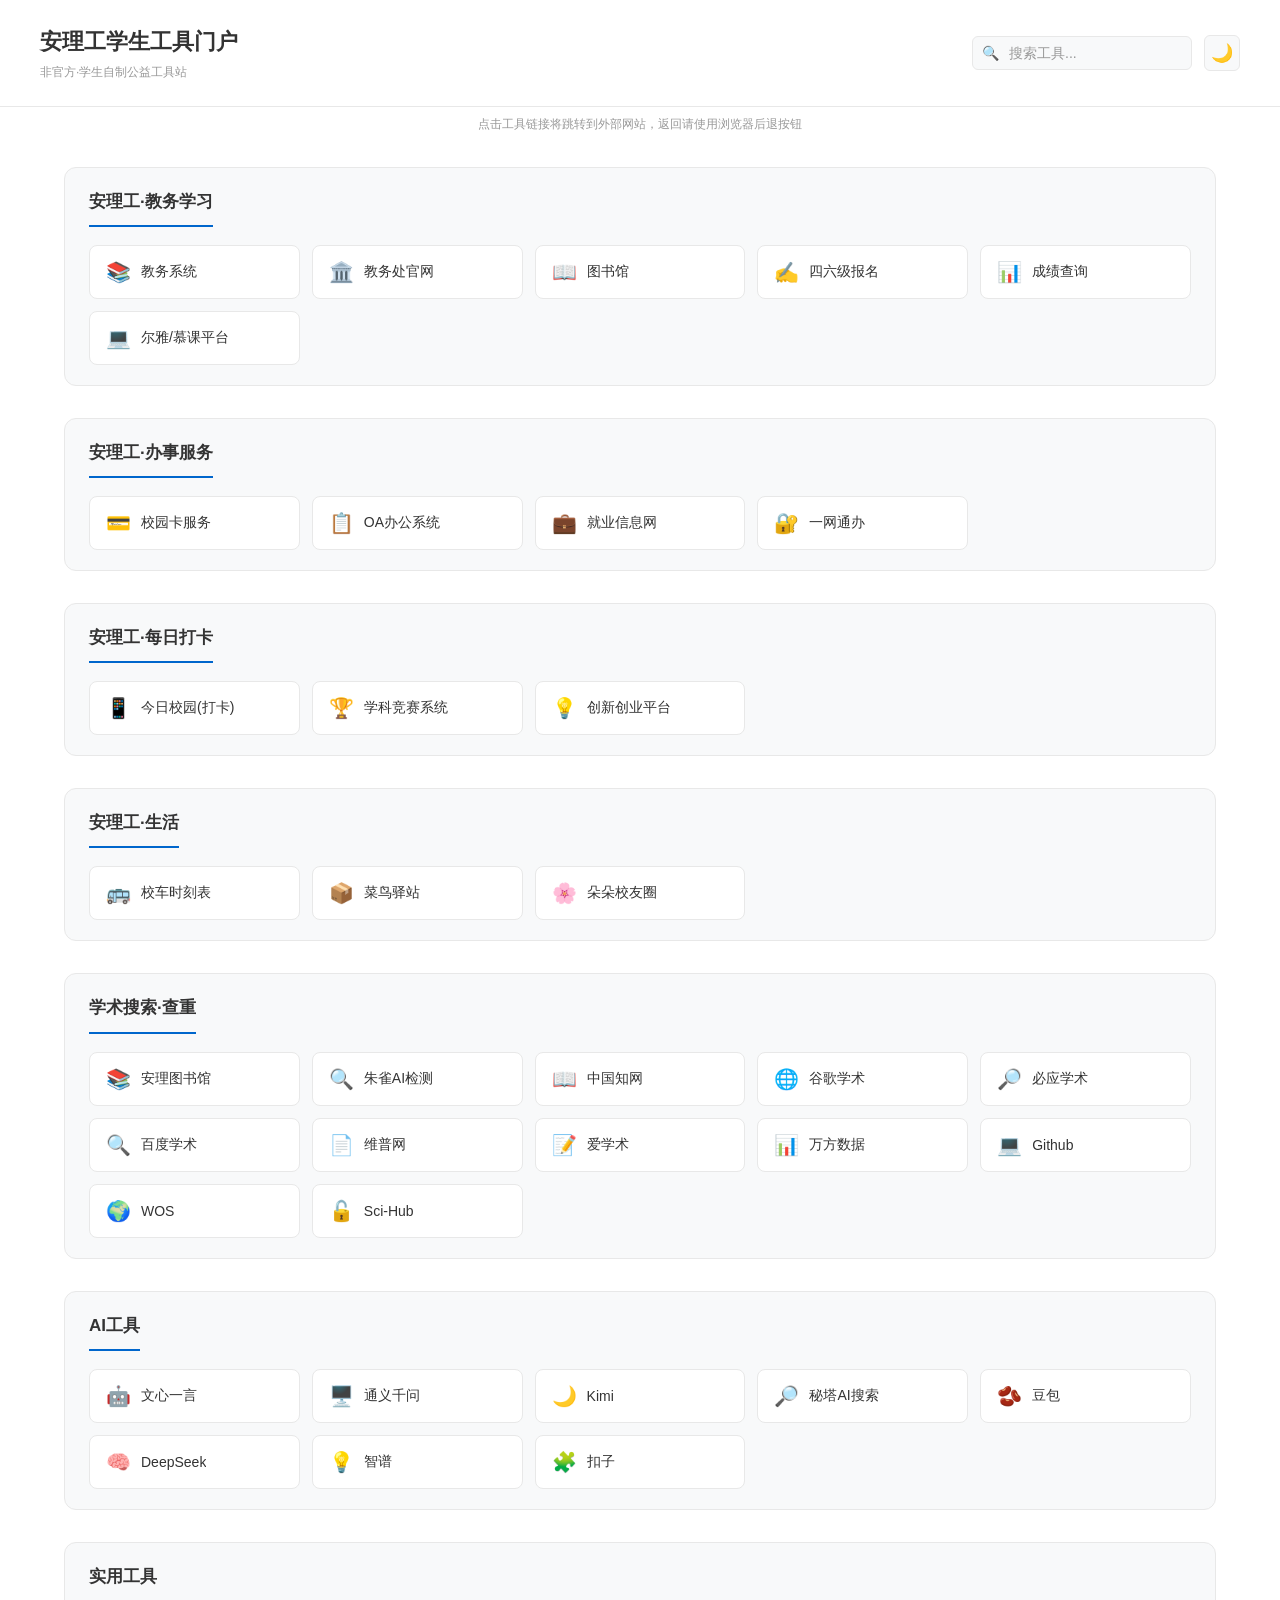
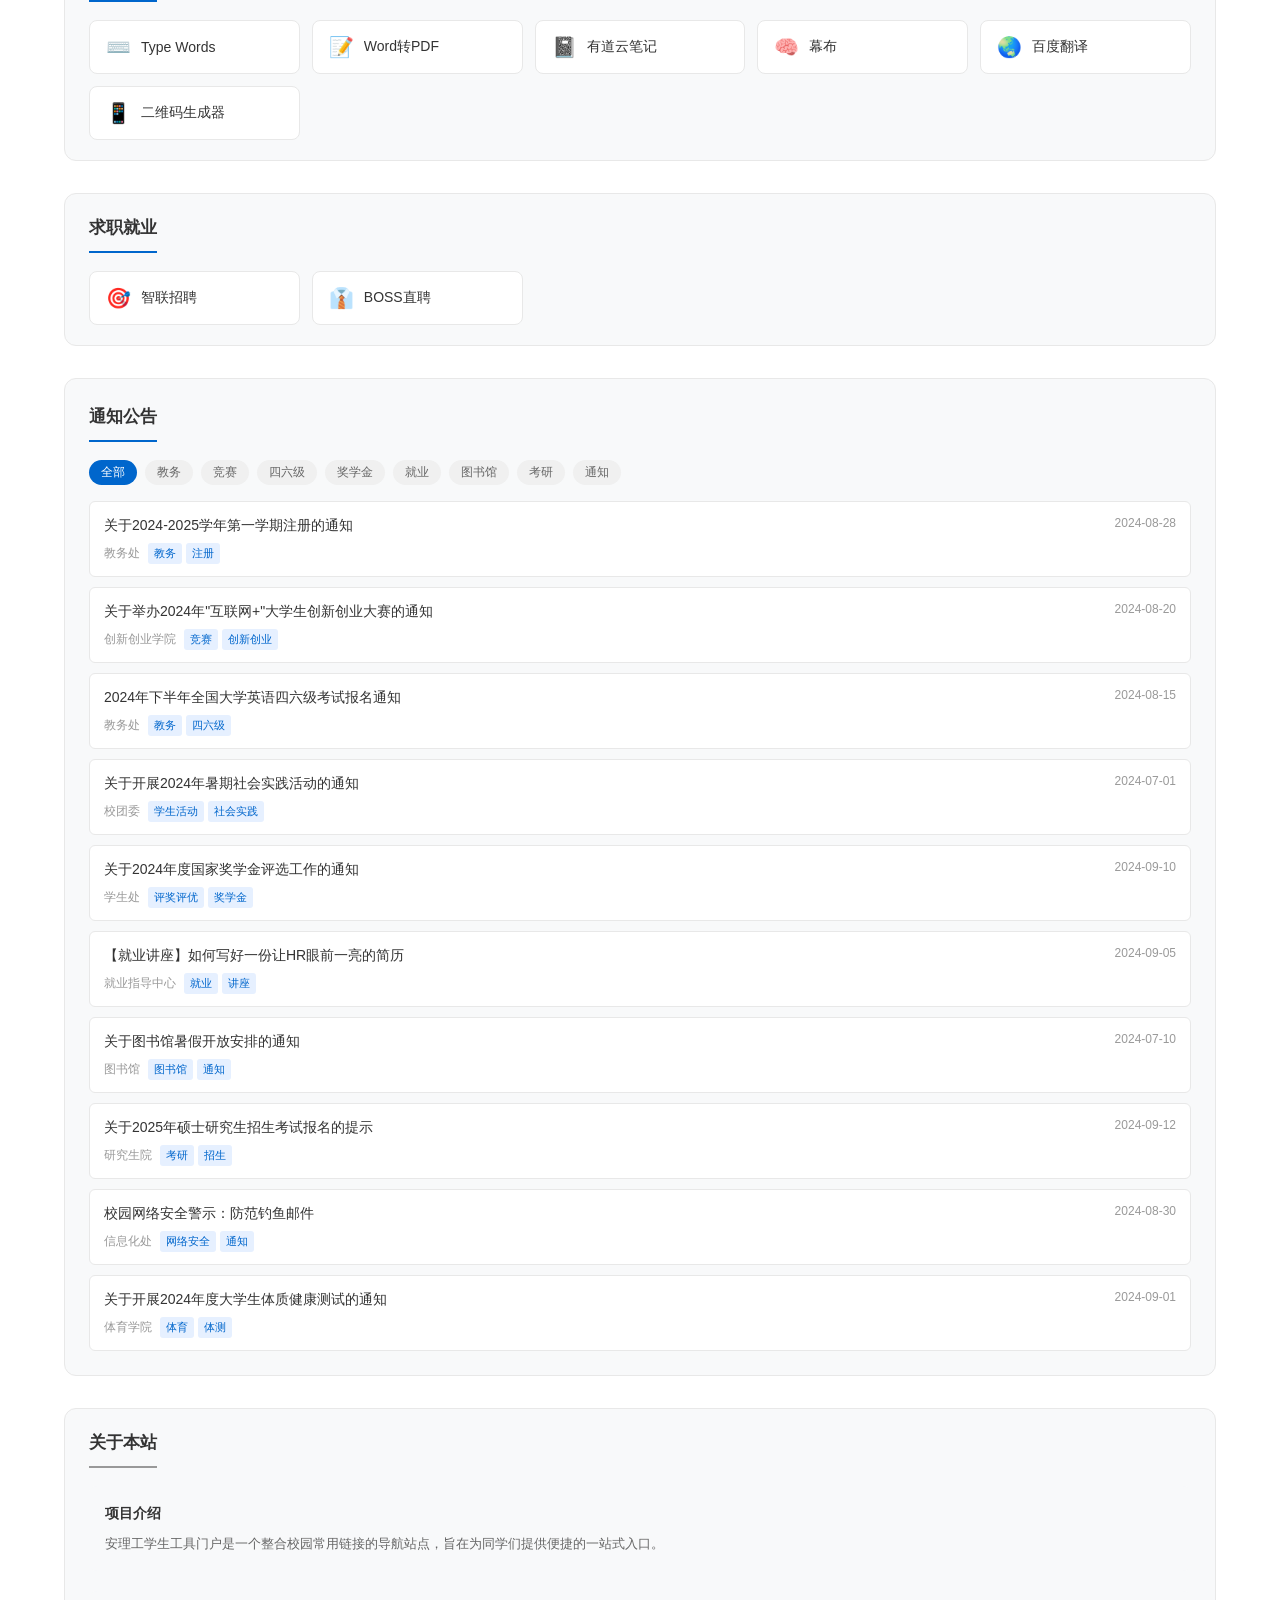
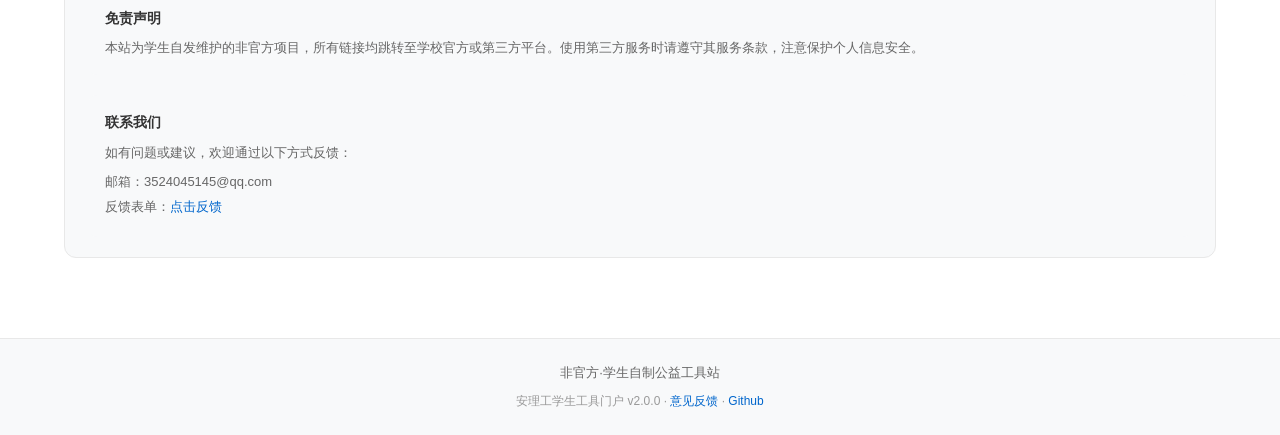
==== commit f92c6b80: "改进跳转方式" ====
--- a/index.html
+++ b/index.html
@@ -28,6 +28,9 @@
             </div>
         </div>
     </header>
+
+    <!-- 跳转提示 -->
+    <p class="nav-hint">点击工具链接将跳转到外部网站，返回请使用浏览器后退按钮</p>
 
     <!-- 主内容区域 -->
     <main class="main-content" id="mainContent">
@@ -65,7 +68,7 @@
                     <h3>联系我们</h3>
                     <p>如有问题或建议，欢迎通过以下方式反馈：</p>
                     <ul class="contact-list">
-                        <li>邮箱：austtools@example.edu.cn</li>
+                        <li>邮箱：3524045145@qq.com</li>
                         <li>反馈表单：<a href="#" target="_blank">点击反馈</a></li>
                     </ul>
                 </div>
--- a/style.css
+++ b/style.css
@@ -70,15 +70,16 @@
 .header {
     background-color: var(--bg-color);
     border-bottom: 1px solid var(--border-color);
-    padding: 20px 16px;
+    padding: 24px 24px;
     position: sticky;
     top: 0;
     z-index: 100;
     transition: background-color 0.3s ease, border-color 0.3s ease;
+    backdrop-filter: blur(8px);
 }
 
 .header-content {
-    max-width: 1000px;
+    max-width: 1200px;
     margin: 0 auto;
     display: flex;
     justify-content: space-between;
@@ -93,8 +94,8 @@
 }
 
 .site-title h1 {
-    font-size: 20px;
-    font-weight: 600;
+    font-size: 22px;
+    font-weight: 700;
     color: var(--text-primary);
     margin: 0;
 }
@@ -168,24 +169,38 @@
     font-size: 18px;
 }
 
+/* ==================== 跳转提示 ==================== */
+.nav-hint {
+    max-width: 1200px;
+    margin: 0 auto;
+    padding: 8px 24px 0;
+    font-size: 12px;
+    color: var(--text-muted);
+    text-align: center;
+}
+
 /* ==================== 主内容区域 ==================== */
 .main-content {
-    max-width: 1000px;
+    max-width: 1200px;
     margin: 0 auto;
-    padding: 24px 16px 48px;
+    padding: 32px 24px 48px;
 }
 
 /* ==================== 工具区块 ==================== */
 .section {
-    margin-bottom: 40px;
+    margin-bottom: 32px;
+    background-color: var(--bg-secondary);
+    border-radius: 12px;
+    padding: 20px 24px;
+    border: 1px solid var(--border-color);
 }
 
 .section-title {
-    font-size: 16px;
-    font-weight: 600;
-    color: var(--text-primary);
-    margin-bottom: 16px;
-    padding-bottom: 8px;
+    font-size: 17px;
+    font-weight: 700;
+    color: var(--text-primary);
+    margin-bottom: 18px;
+    padding-bottom: 10px;
     border-bottom: 2px solid var(--accent-color);
     display: inline-block;
 }
@@ -193,30 +208,37 @@
 /* 工具链接网格 */
 .tools-grid {
     display: grid;
-    grid-template-columns: repeat(auto-fill, minmax(130px, 1fr));
-    gap: 10px;
+    grid-template-columns: repeat(auto-fill, minmax(160px, 1fr));
+    gap: 12px;
 }
 
 /* 工具链接样式 */
 .tool-link {
     display: flex;
     align-items: center;
-    gap: 8px;
-    padding: 10px 14px;
-    background-color: var(--link-bg);
-    border-radius: 6px;
-    text-decoration: none;
+    gap: 10px;
+    padding: 14px 16px;
+    background-color: var(--bg-color);
+    border-radius: 8px;
     color: var(--text-primary);
     font-size: 14px;
-    transition: background-color 0.15s ease;
+    transition: all 0.2s ease;
+    border: 1px solid var(--border-color);
+    cursor: pointer;
+    text-align: left;
+    font-family: inherit;
+    width: 100%;
 }
 
 .tool-link:hover {
     background-color: var(--link-bg-hover);
+    border-color: var(--accent-color);
+    transform: translateY(-1px);
+    box-shadow: 0 2px 8px rgba(0,0,0,0.06);
 }
 
 .tool-link .tool-icon {
-    font-size: 16px;
+    font-size: 20px;
     flex-shrink: 0;
 }
 
@@ -224,14 +246,15 @@
     white-space: nowrap;
     overflow: hidden;
     text-overflow: ellipsis;
+    font-weight: 500;
 }
 
 /* ==================== 通知公告区块 ==================== */
 .notices-section {
-    background-color: var(--notice-bg);
-    padding: 20px;
-    border-radius: 8px;
-    border: 1px solid var(--notice-border);
+    background-color: var(--bg-secondary);
+    padding: 24px;
+    border-radius: 12px;
+    border: 1px solid var(--border-color);
 }
 
 /* 筛选标签 */
@@ -416,6 +439,11 @@
 
 /* 手机端（小屏幕） */
 @media (max-width: 600px) {
+    .nav-hint {
+        padding: 8px 12px 0;
+        font-size: 11px;
+    }
+
     .header {
         padding: 16px 12px;
     }
@@ -451,7 +479,8 @@
     }
 
     .section {
-        margin-bottom: 28px;
+        padding: 16px 14px;
+        margin-bottom: 20px;
     }
 
     .section-title {
@@ -459,17 +488,17 @@
     }
 
     .tools-grid {
-        grid-template-columns: repeat(auto-fill, minmax(110px, 1fr));
+        grid-template-columns: repeat(auto-fill, minmax(130px, 1fr));
         gap: 8px;
     }
 
     .tool-link {
-        padding: 8px 12px;
+        padding: 10px 12px;
         font-size: 13px;
     }
 
     .tool-link .tool-icon {
-        font-size: 14px;
+        font-size: 16px;
     }
 
     .notices-section {
@@ -492,15 +521,22 @@
 /* 平板及以上（大屏幕） */
 @media (min-width: 768px) {
     .tools-grid {
-        grid-template-columns: repeat(auto-fill, minmax(140px, 1fr));
+        grid-template-columns: repeat(auto-fill, minmax(170px, 1fr));
     }
 
     .search-box input {
-        width: 200px;
+        width: 220px;
     }
 
     .search-box input:focus {
-        width: 240px;
+        width: 260px;
+    }
+}
+
+/* 大屏桌面端 */
+@media (min-width: 1024px) {
+    .tools-grid {
+        grid-template-columns: repeat(auto-fill, minmax(180px, 1fr));
     }
 }
 
@@ -516,4 +552,4 @@
         background: white;
         color: black;
     }
-}
+}
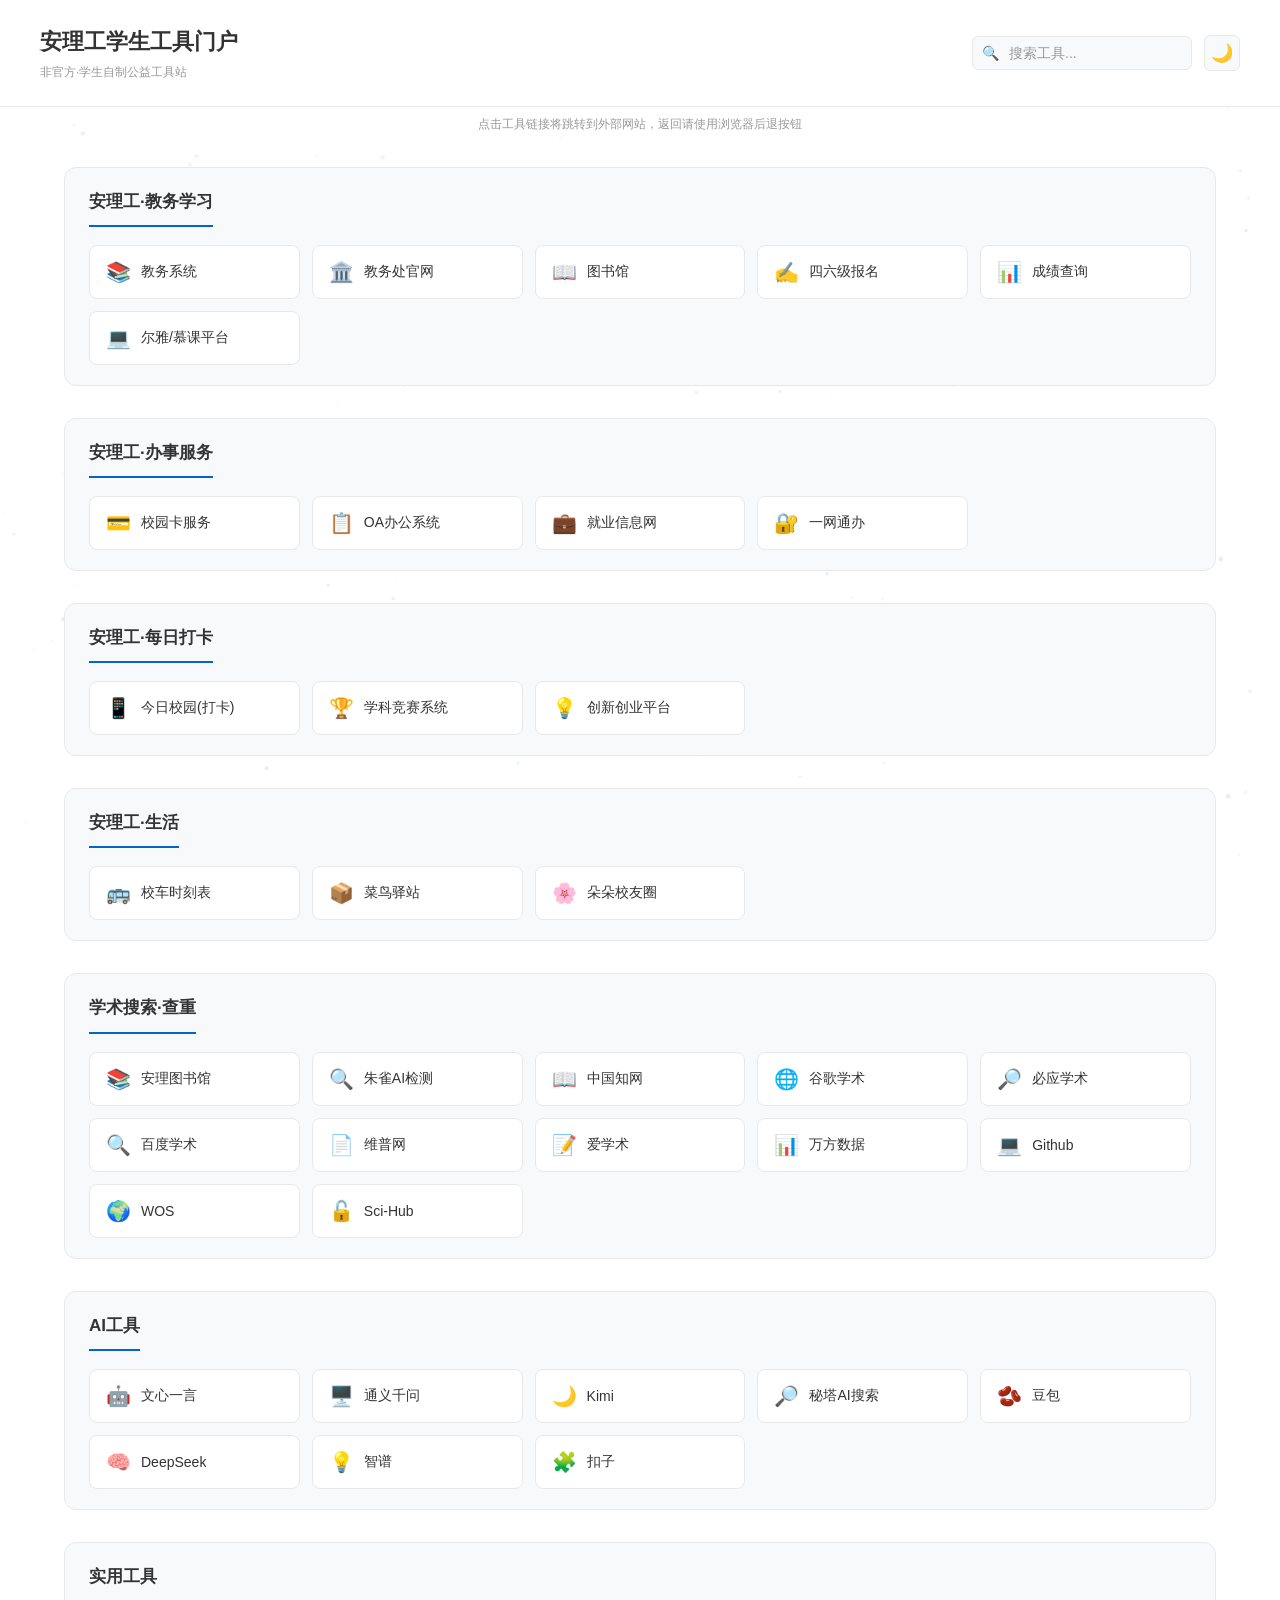
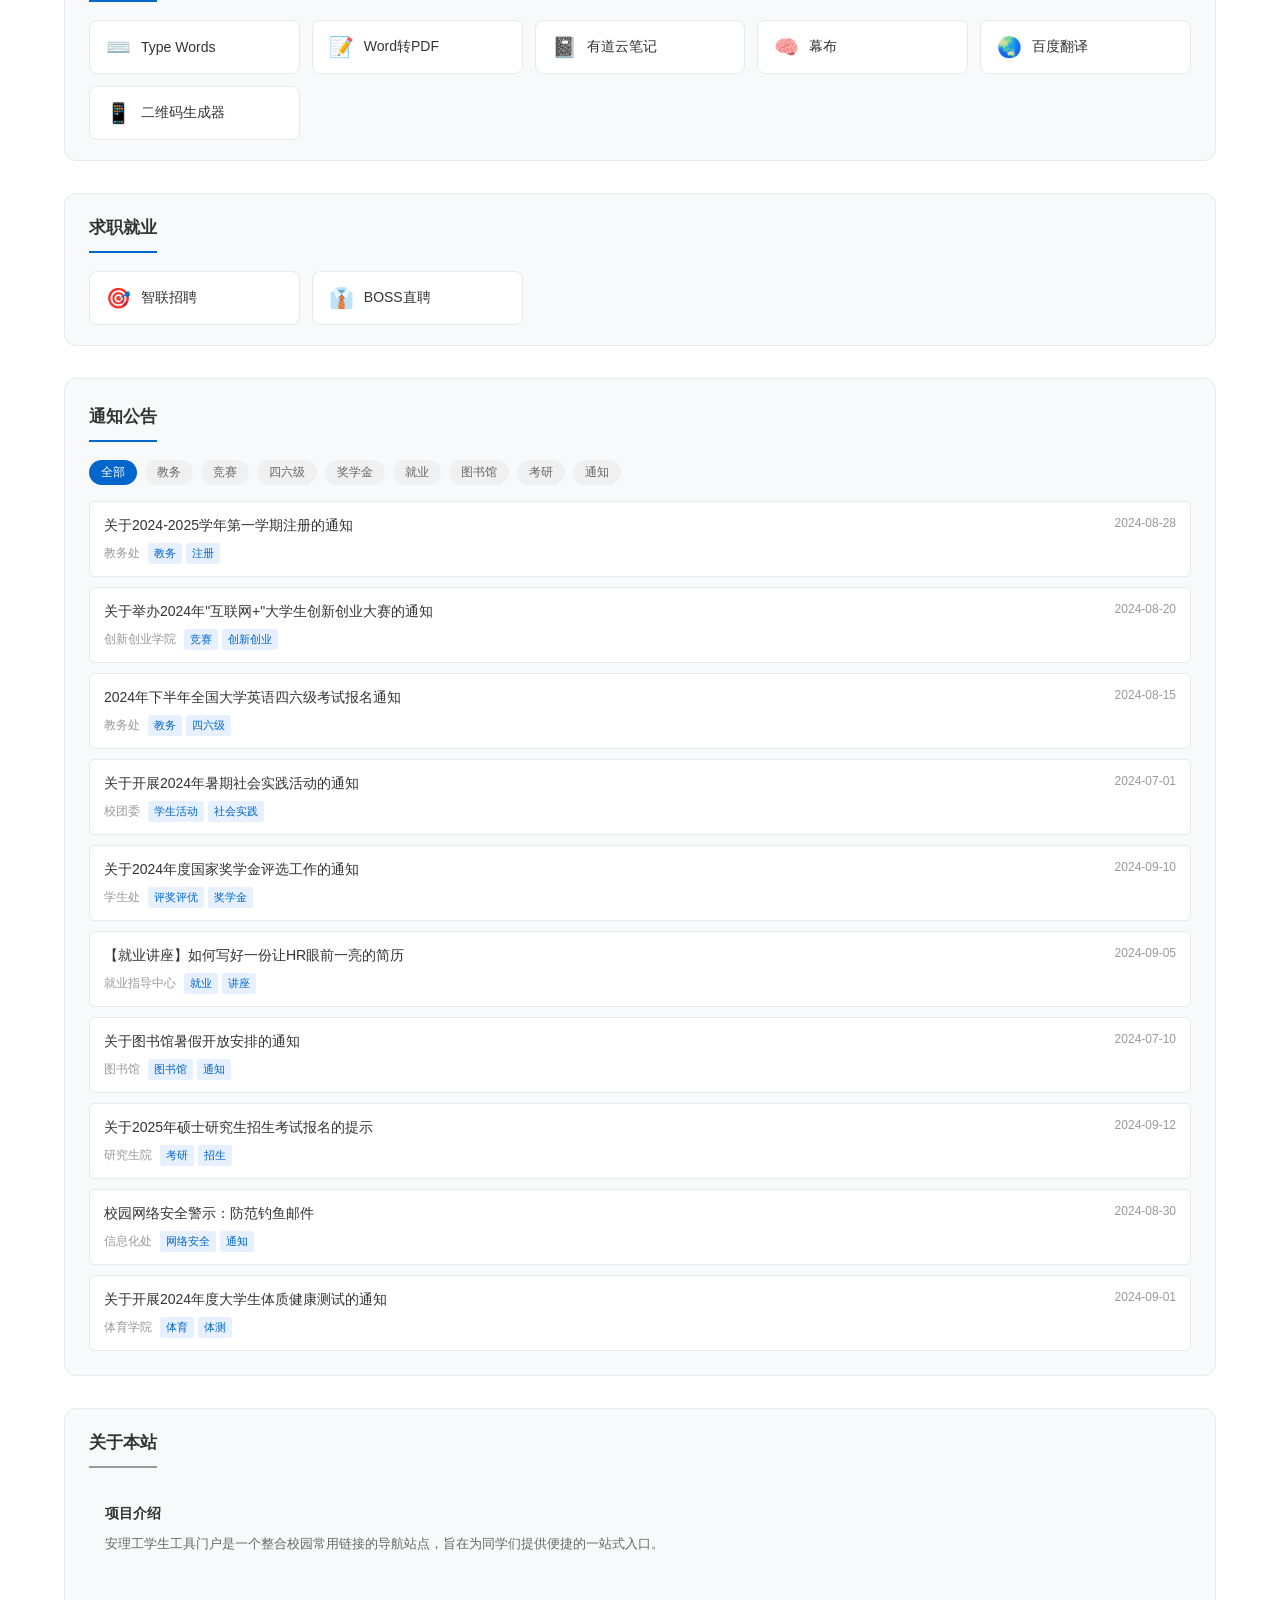
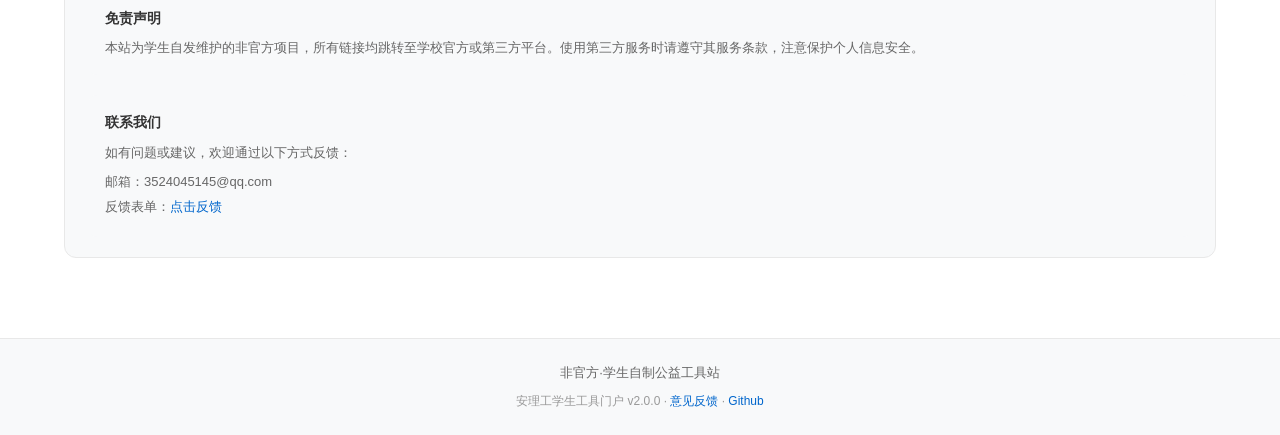
==== commit 6caf6963: "美化了背景，星空" ====
--- a/index.html
+++ b/index.html
@@ -7,6 +7,9 @@
     <link rel="stylesheet" href="style.css">
 </head>
 <body>
+    <!-- 星空背景画布 -->
+    <canvas id="starfield"></canvas>
+
     <!-- 顶部区域 -->
     <header class="header">
         <div class="header-content">
--- a/style.css
+++ b/style.css
@@ -64,6 +64,18 @@
     line-height: 1.6;
     min-height: 100vh;
     transition: background-color 0.3s ease, color 0.3s ease;
+    position: relative;
+}
+
+/* ==================== 星空背景 ==================== */
+#starfield {
+    position: fixed;
+    top: 0;
+    left: 0;
+    width: 100%;
+    height: 100%;
+    z-index: -1;
+    pointer-events: none;
 }
 
 /* ==================== 顶部区域 ==================== */
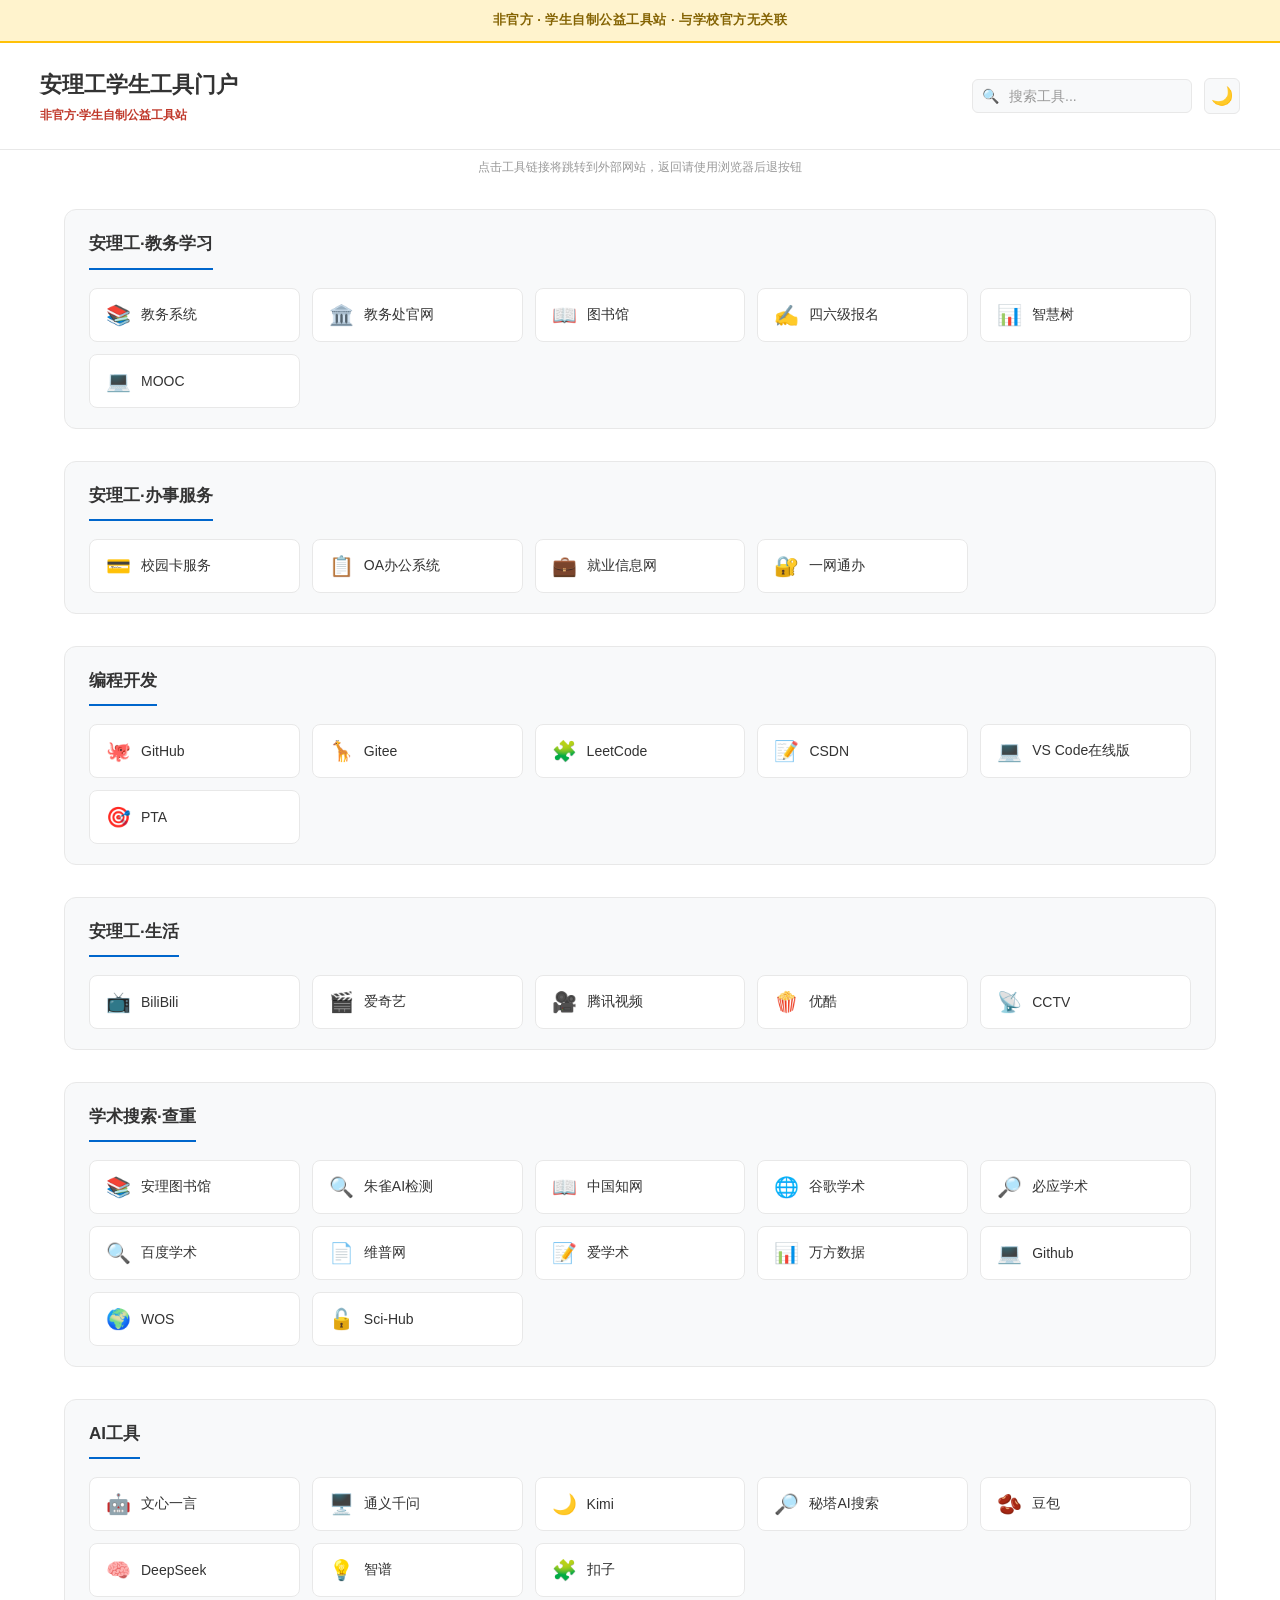
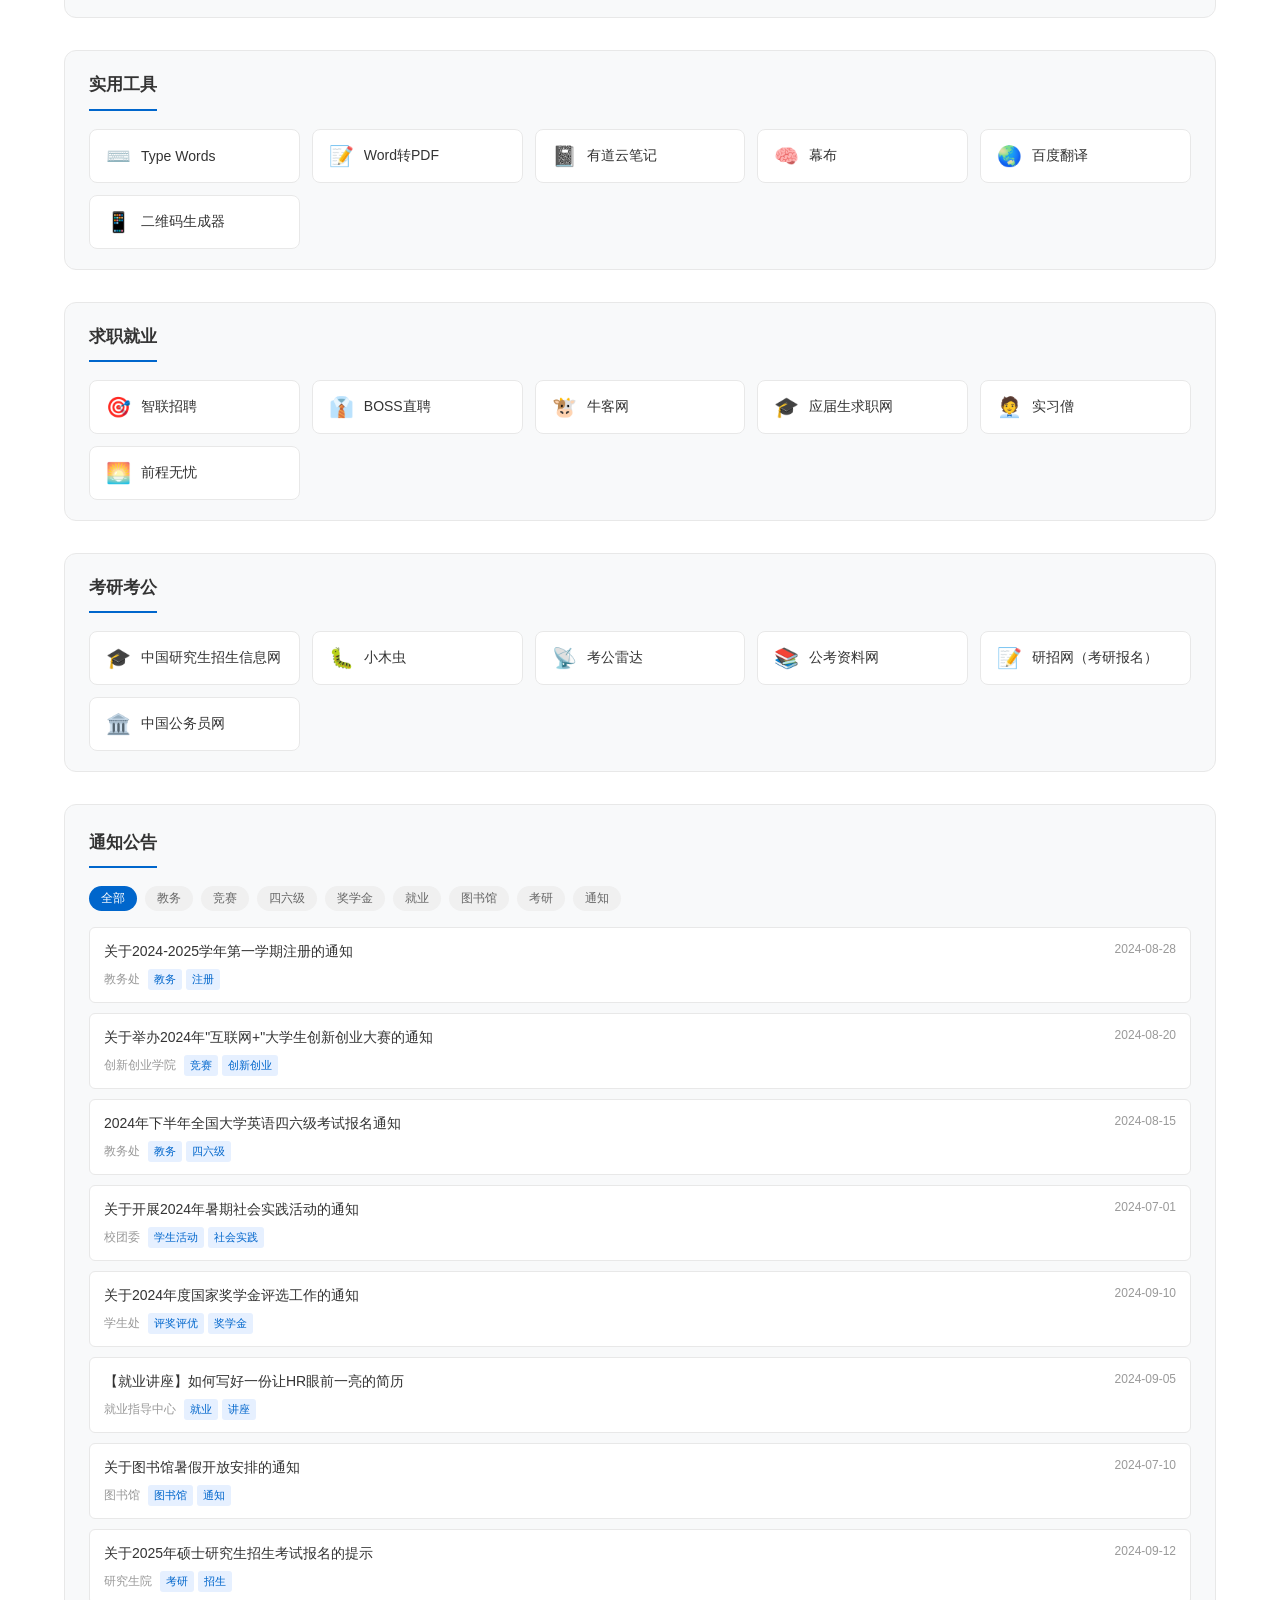
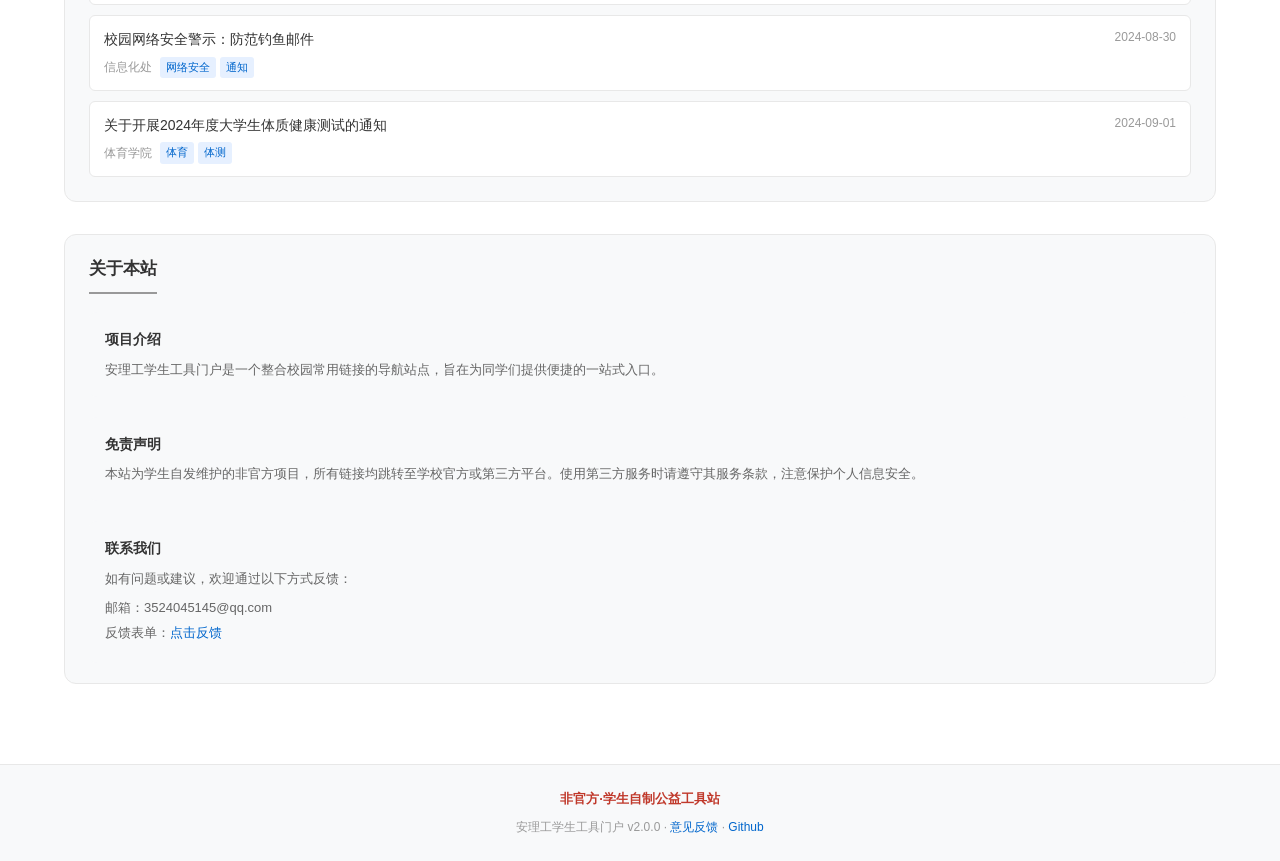
==== commit 0ff7d44a: "改善功能" ====
--- a/index.html
+++ b/index.html
@@ -9,6 +9,11 @@
 <body>
     <!-- 星空背景画布 -->
     <canvas id="starfield"></canvas>
+
+    <!-- 醒目免责声明横幅 -->
+    <div class="disclaimer-banner">
+        非官方 · 学生自制公益工具站 · 与学校官方无关联
+    </div>
 
     <!-- 顶部区域 -->
     <header class="header">
--- a/style.css
+++ b/style.css
@@ -78,6 +78,27 @@
     pointer-events: none;
 }
 
+/* ==================== 醒目免责声明横幅 ==================== */
+.disclaimer-banner {
+    background-color: #fff3cd;
+    color: #856404;
+    text-align: center;
+    padding: 10px 16px;
+    font-size: 13px;
+    font-weight: 600;
+    letter-spacing: 0.5px;
+    border-bottom: 2px solid #ffc107;
+    position: sticky;
+    top: 0;
+    z-index: 200;
+}
+
+[data-theme="dark"] .disclaimer-banner {
+    background-color: #3d2e00;
+    color: #ffd966;
+    border-bottom-color: #b38600;
+}
+
 /* ==================== 顶部区域 ==================== */
 .header {
     background-color: var(--bg-color);
@@ -114,8 +135,13 @@
 
 .disclaimer {
     font-size: 12px;
-    color: var(--text-muted);
+    color: #c0392b;
     margin-top: 4px;
+    font-weight: 600;
+}
+
+[data-theme="dark"] .disclaimer {
+    color: #e74c3c;
 }
 
 /* 搜索框和主题切换 */
@@ -421,8 +447,13 @@
 
 .footer-disclaimer {
     font-size: 13px;
-    color: var(--text-secondary);
+    color: #c0392b;
     margin-bottom: 8px;
+    font-weight: 600;
+}
+
+[data-theme="dark"] .footer-disclaimer {
+    color: #e74c3c;
 }
 
 .footer-info {
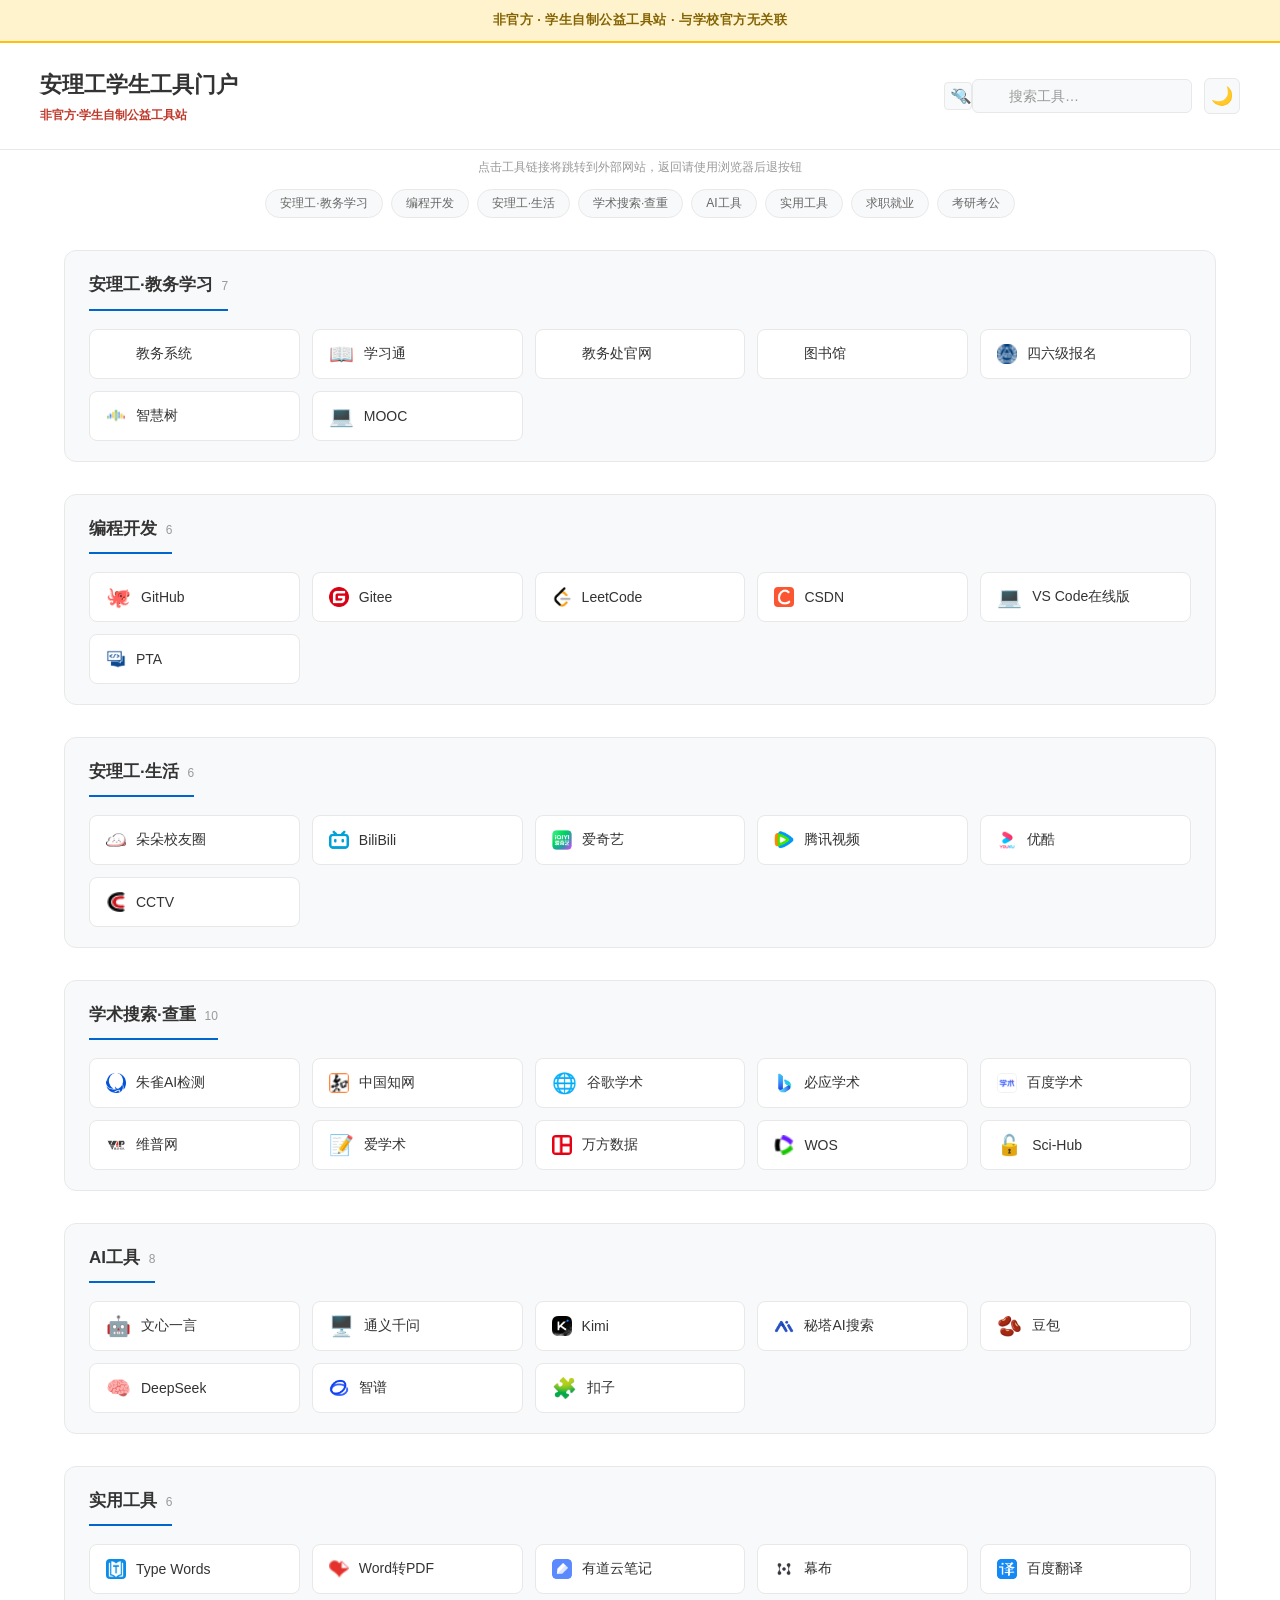
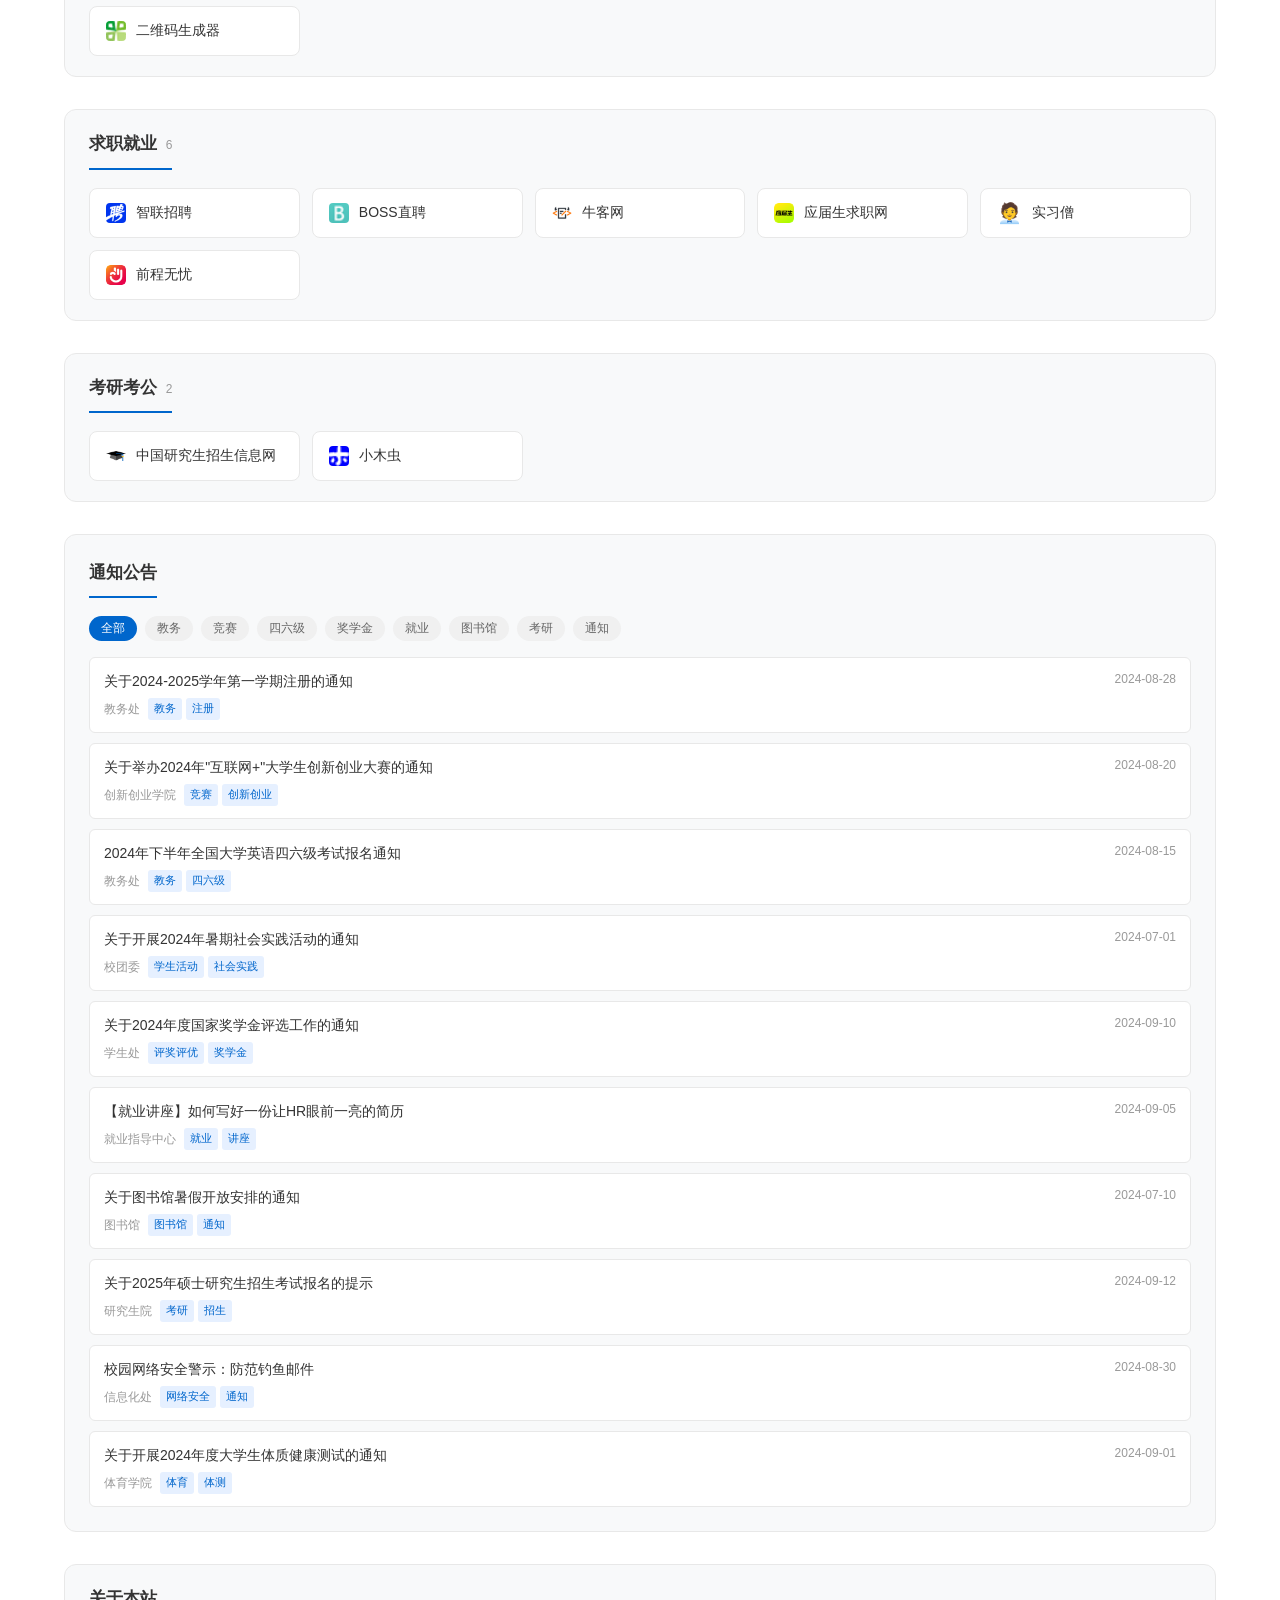
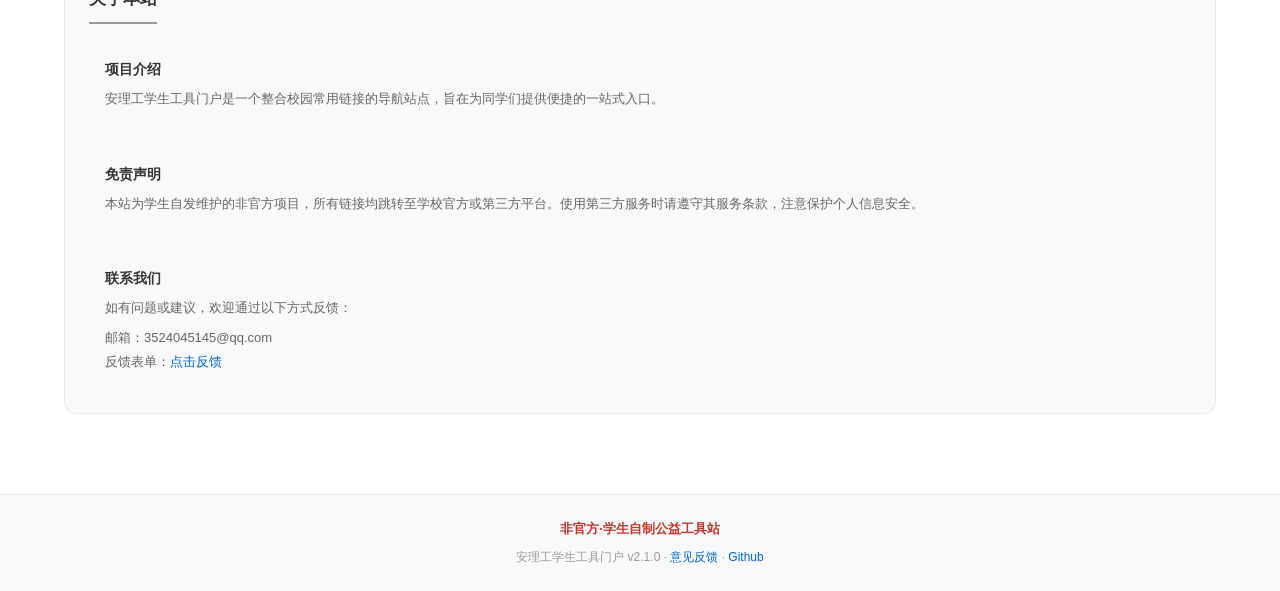
==== commit 736f3382: "优化功能" ====
--- a/index.html
+++ b/index.html
@@ -3,6 +3,8 @@
 <head>
     <meta charset="UTF-8">
     <meta name="viewport" content="width=device-width, initial-scale=1.0">
+    <meta name="description" content="安理工学生工具门户 - 整合校园常用链接的导航站点，教务、AI、求职、学术搜索一站直达">
+    <meta name="theme-color" content="#0066cc">
     <title>安理工学生工具门户</title>
     <link rel="stylesheet" href="style.css">
 </head>
@@ -27,8 +29,19 @@
             <!-- 搜索框和深色模式切换 -->
             <div class="header-controls">
                 <div class="search-box">
-                    <input type="text" id="searchInput" placeholder="搜索工具..." autocomplete="off">
-                    <span class="search-icon">🔍</span>
+                    <span class="search-mode-toggle" id="searchModeToggle" title="切换搜索模式">
+                        <span class="search-mode-icon" id="searchModeIcon">🔧</span>
+                    </span>
+                    <select class="search-platform" id="searchPlatform" hidden>
+                        <option value="baidu">百度</option>
+                        <option value="zhihu">知乎</option>
+                        <option value="xiaohongshu">小红书</option>
+                        <option value="cnblogs">博客园</option>
+                        <option value="github">GitHub</option>
+                        <option value="bilibili">B站</option>
+                    </select>
+                    <input type="text" id="searchInput" placeholder="搜索工具…" autocomplete="off">
+                    <span class="search-icon" id="searchIcon">🔍</span>
                 </div>
                 <button class="theme-toggle" id="themeToggle" aria-label="切换深色模式">
                     <span class="theme-icon">🌙</span>
@@ -40,10 +53,14 @@
     <!-- 跳转提示 -->
     <p class="nav-hint">点击工具链接将跳转到外部网站，返回请使用浏览器后退按钮</p>
 
+    <!-- 分类快捷导航 -->
+    <nav class="category-nav" id="categoryNav" aria-label="工具分类"></nav>
+
     <!-- 主内容区域 -->
     <main class="main-content" id="mainContent">
         <!-- 工具链接区块将通过JS动态生成 -->
         <div id="toolsContainer"></div>
+        <div class="no-results tools-empty" id="toolsEmpty" hidden>未找到匹配的工具</div>
 
         <!-- 通知公告区块 -->
         <section class="section notices-section" id="noticesSection">
@@ -95,6 +112,7 @@
     </footer>
 
     <script src="data.js"></script>
+    <script src="icons/manifest.js"></script>
     <script src="app.js"></script>
 </body>
 </html>
--- a/style.css
+++ b/style.css
@@ -28,8 +28,8 @@
 
 [data-theme="dark"] {
     /* 深色模式颜色 */
-    --bg-color: #1a1a1a;
-    --bg-secondary: #242424;
+    --bg-color: rgba(26, 26, 26, 0.88);
+    --bg-secondary: rgba(36, 36, 36, 0.85);
     --text-primary: #e8e8e8;
     --text-secondary: #b0b0b0;
     --text-muted: #777777;
@@ -108,7 +108,8 @@
     top: 0;
     z-index: 100;
     transition: background-color 0.3s ease, border-color 0.3s ease;
-    backdrop-filter: blur(8px);
+    backdrop-filter: blur(12px);
+    -webkit-backdrop-filter: blur(12px);
 }
 
 .header-content {
@@ -183,6 +184,69 @@
     left: 10px;
     font-size: 14px;
     pointer-events: none;
+}
+
+/* 搜索模式切换 */
+.search-mode-toggle {
+    display: flex;
+    align-items: center;
+    justify-content: center;
+    width: 28px;
+    height: 28px;
+    border-radius: 4px;
+    cursor: pointer;
+    font-size: 14px;
+    flex-shrink: 0;
+    background: var(--bg-secondary);
+    border: 1px solid var(--border-color);
+    color: var(--text-muted);
+    transition: all 0.2s ease;
+    user-select: none;
+}
+
+.search-mode-toggle:hover {
+    border-color: var(--accent-color);
+    color: var(--accent-color);
+}
+
+.search-box.search-platform-mode .search-mode-toggle {
+    border-color: var(--accent-color);
+    color: var(--accent-color);
+}
+
+.search-platform {
+    padding: 6px 8px;
+    border: 1px solid var(--border-color);
+    border-radius: 6px;
+    font-size: 13px;
+    background-color: var(--bg-secondary);
+    color: var(--text-primary);
+    cursor: pointer;
+    white-space: nowrap;
+    flex-shrink: 0;
+    height: 36px;
+    display: none;
+}
+
+.search-platform:focus {
+    outline: none;
+    border-color: var(--accent-color);
+}
+
+.search-box.search-platform-mode .search-platform {
+    display: block;
+}
+
+.search-box.search-platform-mode input {
+    padding-left: 12px;
+}
+
+.search-box.search-platform-mode .search-icon {
+    display: none;
+}
+
+.search-mode-icon {
+    line-height: 1;
 }
 
 /* 深色模式切换按钮 */
@@ -217,6 +281,54 @@
     text-align: center;
 }
 
+/* ==================== 分类快捷导航 ==================== */
+.category-nav {
+    max-width: 1200px;
+    margin: 12px auto 0;
+    padding: 0 24px;
+    display: flex;
+    flex-wrap: wrap;
+    gap: 8px;
+    justify-content: center;
+}
+
+.category-pill {
+    padding: 5px 14px;
+    border: 1px solid var(--border-color);
+    border-radius: 20px;
+    background-color: var(--bg-secondary);
+    color: var(--text-secondary);
+    font-size: 12px;
+    cursor: pointer;
+    transition: all 0.15s ease;
+    font-family: inherit;
+    white-space: nowrap;
+}
+
+.category-pill:hover {
+    border-color: var(--accent-color);
+    color: var(--accent-color);
+    background-color: var(--accent-light);
+}
+
+.section-count {
+    font-size: 12px;
+    font-weight: 500;
+    color: var(--text-muted);
+    margin-left: 4px;
+}
+
+.tools-empty {
+    padding: 32px 20px;
+}
+
+.tool-link .tool-icon-fallback {
+    display: none;
+    font-size: 20px;
+    flex-shrink: 0;
+    line-height: 1;
+}
+
 /* ==================== 主内容区域 ==================== */
 .main-content {
     max-width: 1200px;
@@ -231,6 +343,9 @@
     border-radius: 12px;
     padding: 20px 24px;
     border: 1px solid var(--border-color);
+    backdrop-filter: blur(8px);
+    -webkit-backdrop-filter: blur(8px);
+    scroll-margin-top: 88px;
 }
 
 .section-title {
@@ -276,8 +391,10 @@
 }
 
 .tool-link .tool-icon {
-    font-size: 20px;
+    width: 20px;
+    height: 20px;
     flex-shrink: 0;
+    border-radius: 4px;
 }
 
 .tool-link .tool-name {
@@ -487,6 +604,26 @@
         font-size: 11px;
     }
 
+    .category-nav {
+        padding: 0 12px;
+        gap: 6px;
+        justify-content: flex-start;
+        overflow-x: auto;
+        flex-wrap: nowrap;
+        -webkit-overflow-scrolling: touch;
+        scrollbar-width: none;
+    }
+
+    .category-nav::-webkit-scrollbar {
+        display: none;
+    }
+
+    .category-pill {
+        flex-shrink: 0;
+        font-size: 11px;
+        padding: 4px 12px;
+    }
+
     .header {
         padding: 16px 12px;
     }
@@ -517,6 +654,22 @@
         width: 180px;
     }
 
+    .search-box.search-platform-mode input {
+        width: 120px;
+    }
+
+    .search-platform {
+        font-size: 12px;
+        padding: 5px 6px;
+        max-width: 80px;
+    }
+
+    .search-mode-toggle {
+        width: 26px;
+        height: 26px;
+        font-size: 12px;
+    }
+
     .main-content {
         padding: 16px 12px 32px;
     }
@@ -541,7 +694,9 @@
     }
 
     .tool-link .tool-icon {
-        font-size: 16px;
+        width: 16px;
+        height: 16px;
+        border-radius: 3px;
     }
 
     .notices-section {
@@ -573,6 +728,10 @@
 
     .search-box input:focus {
         width: 260px;
+    }
+
+    .search-box.search-platform-mode input {
+        width: 180px;
     }
 }
 
